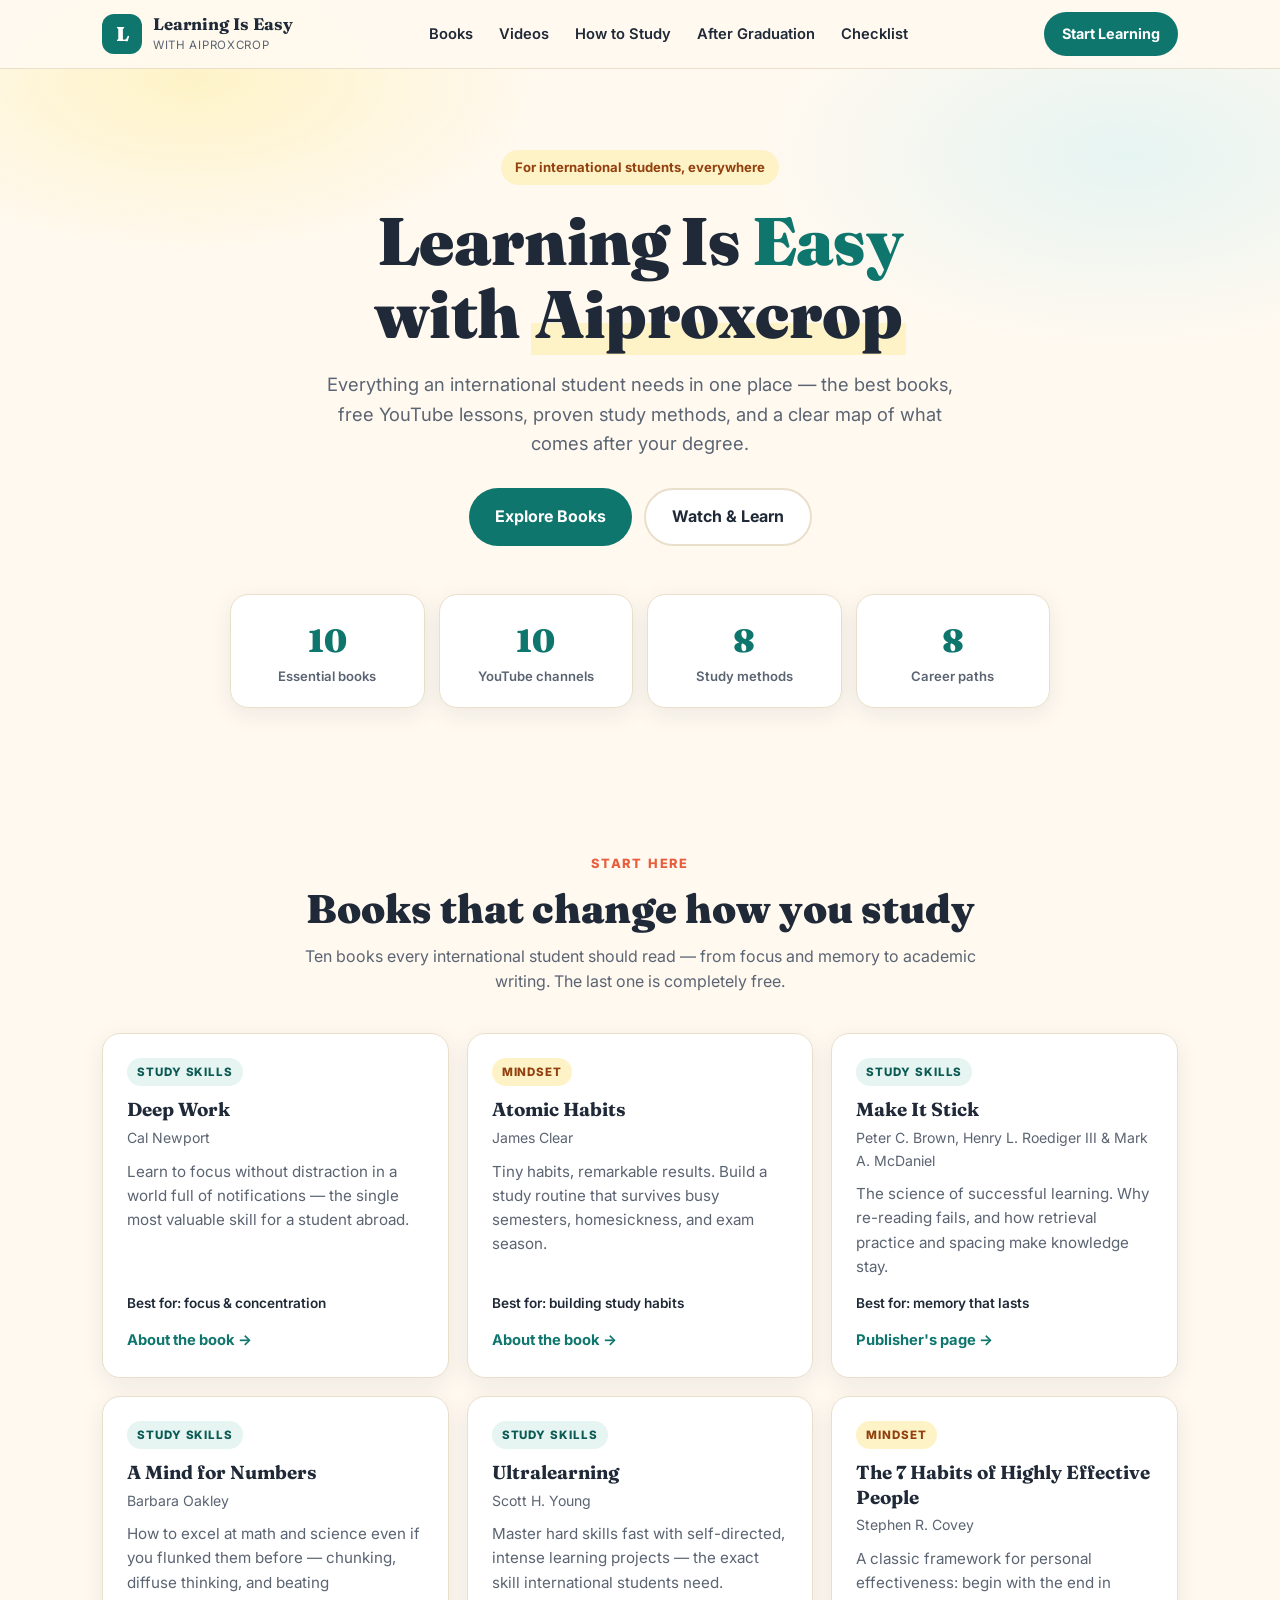
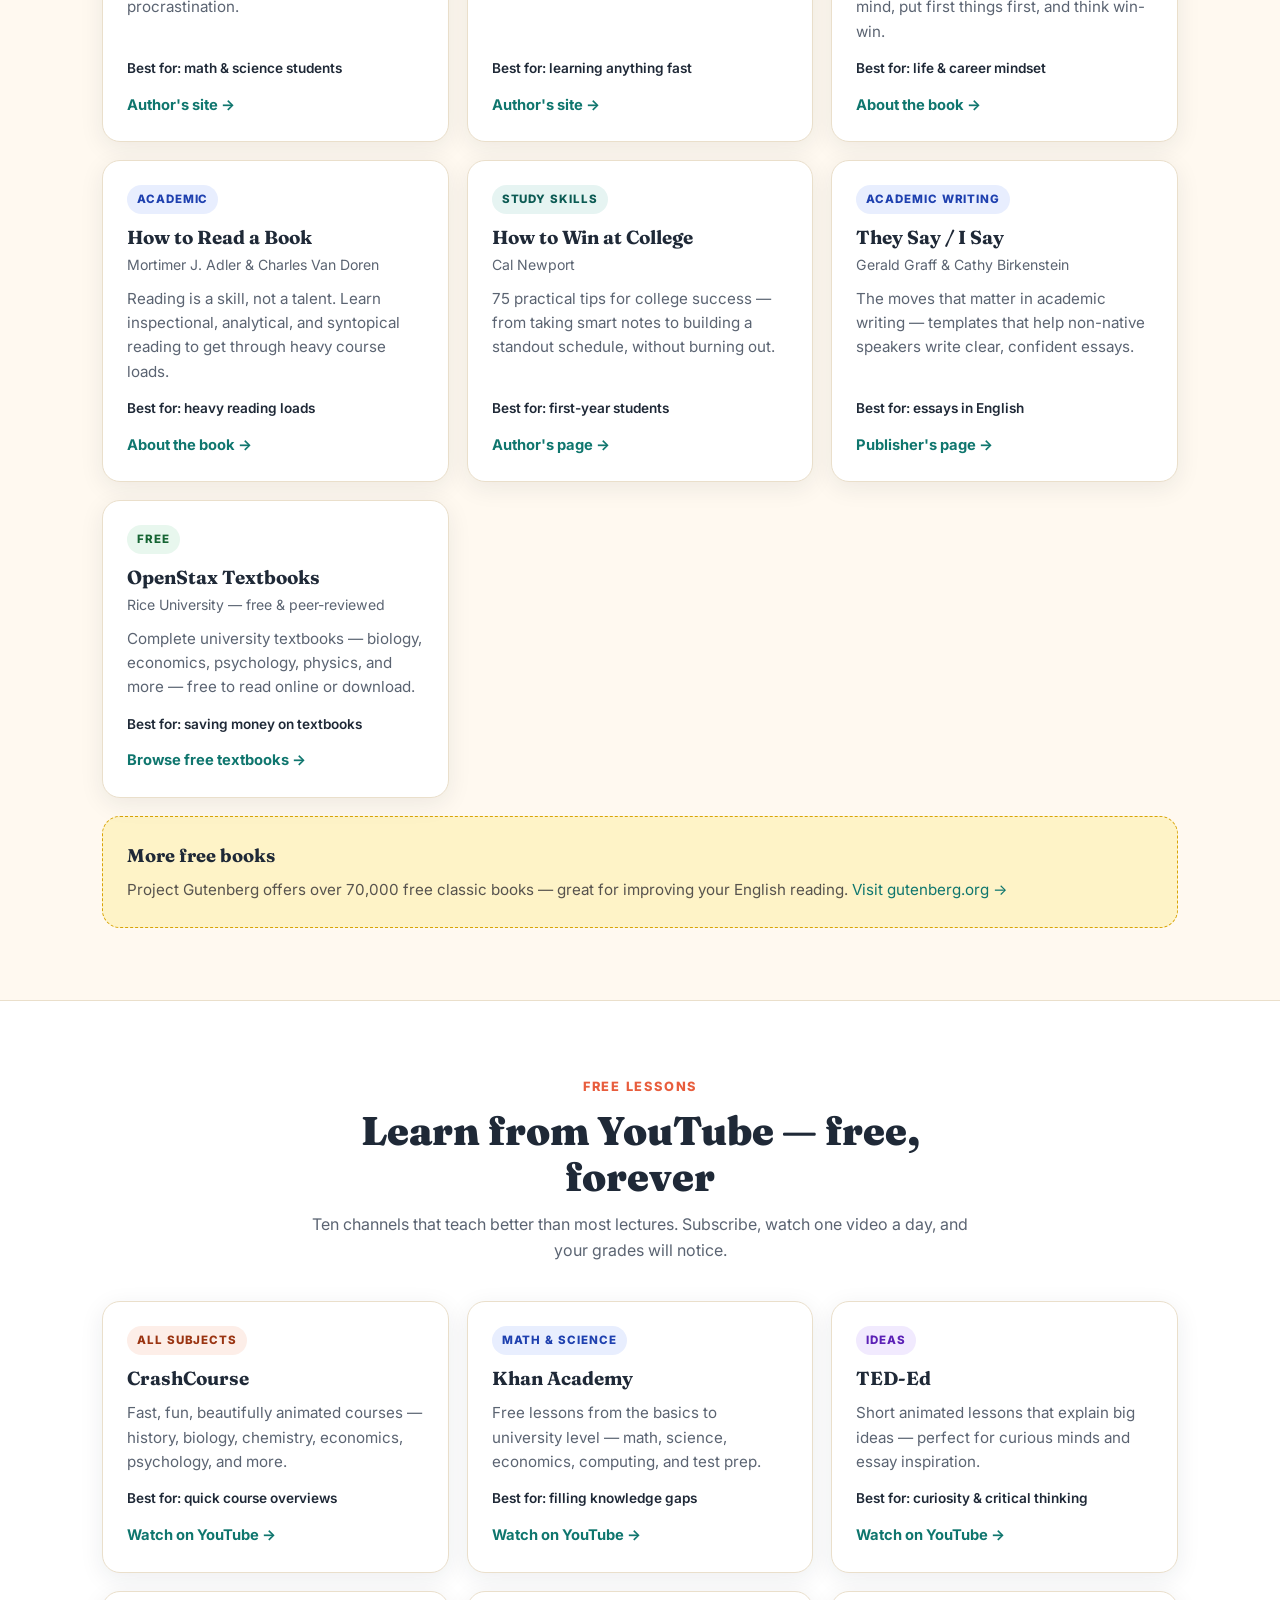
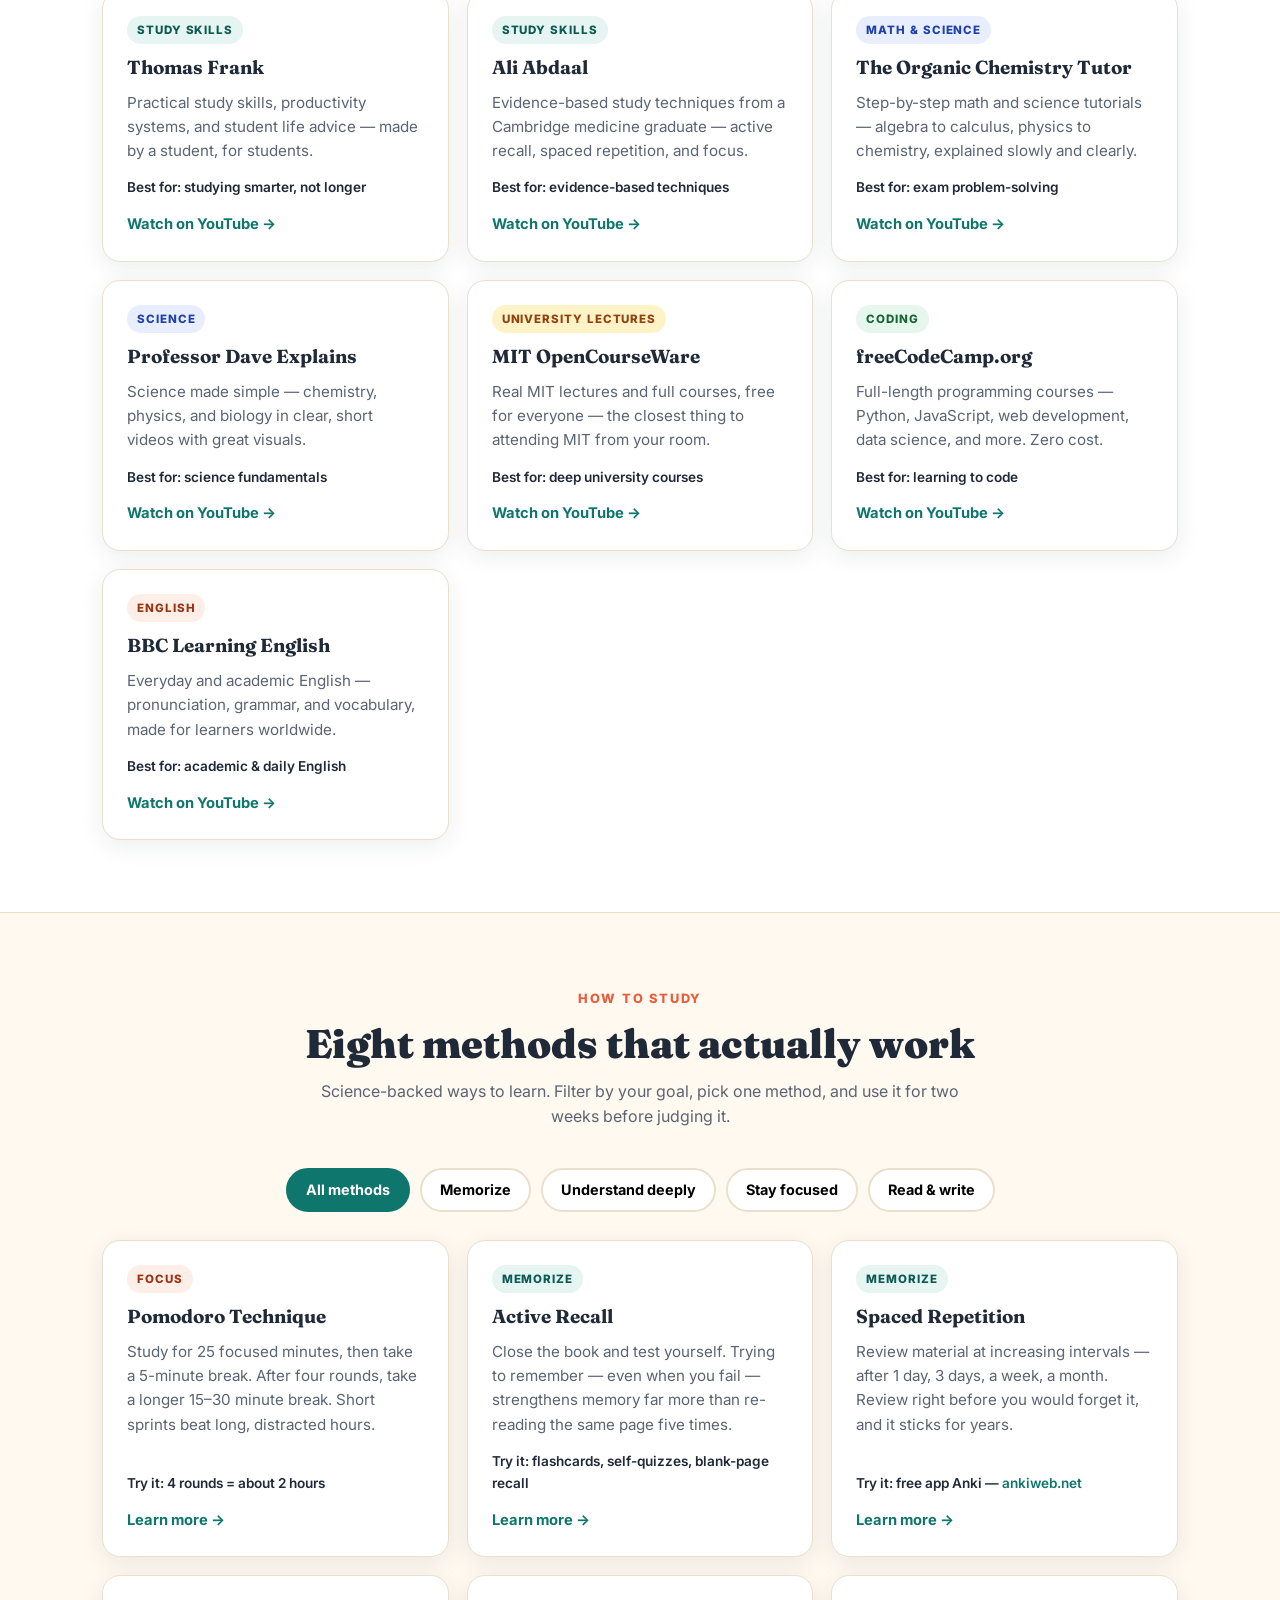
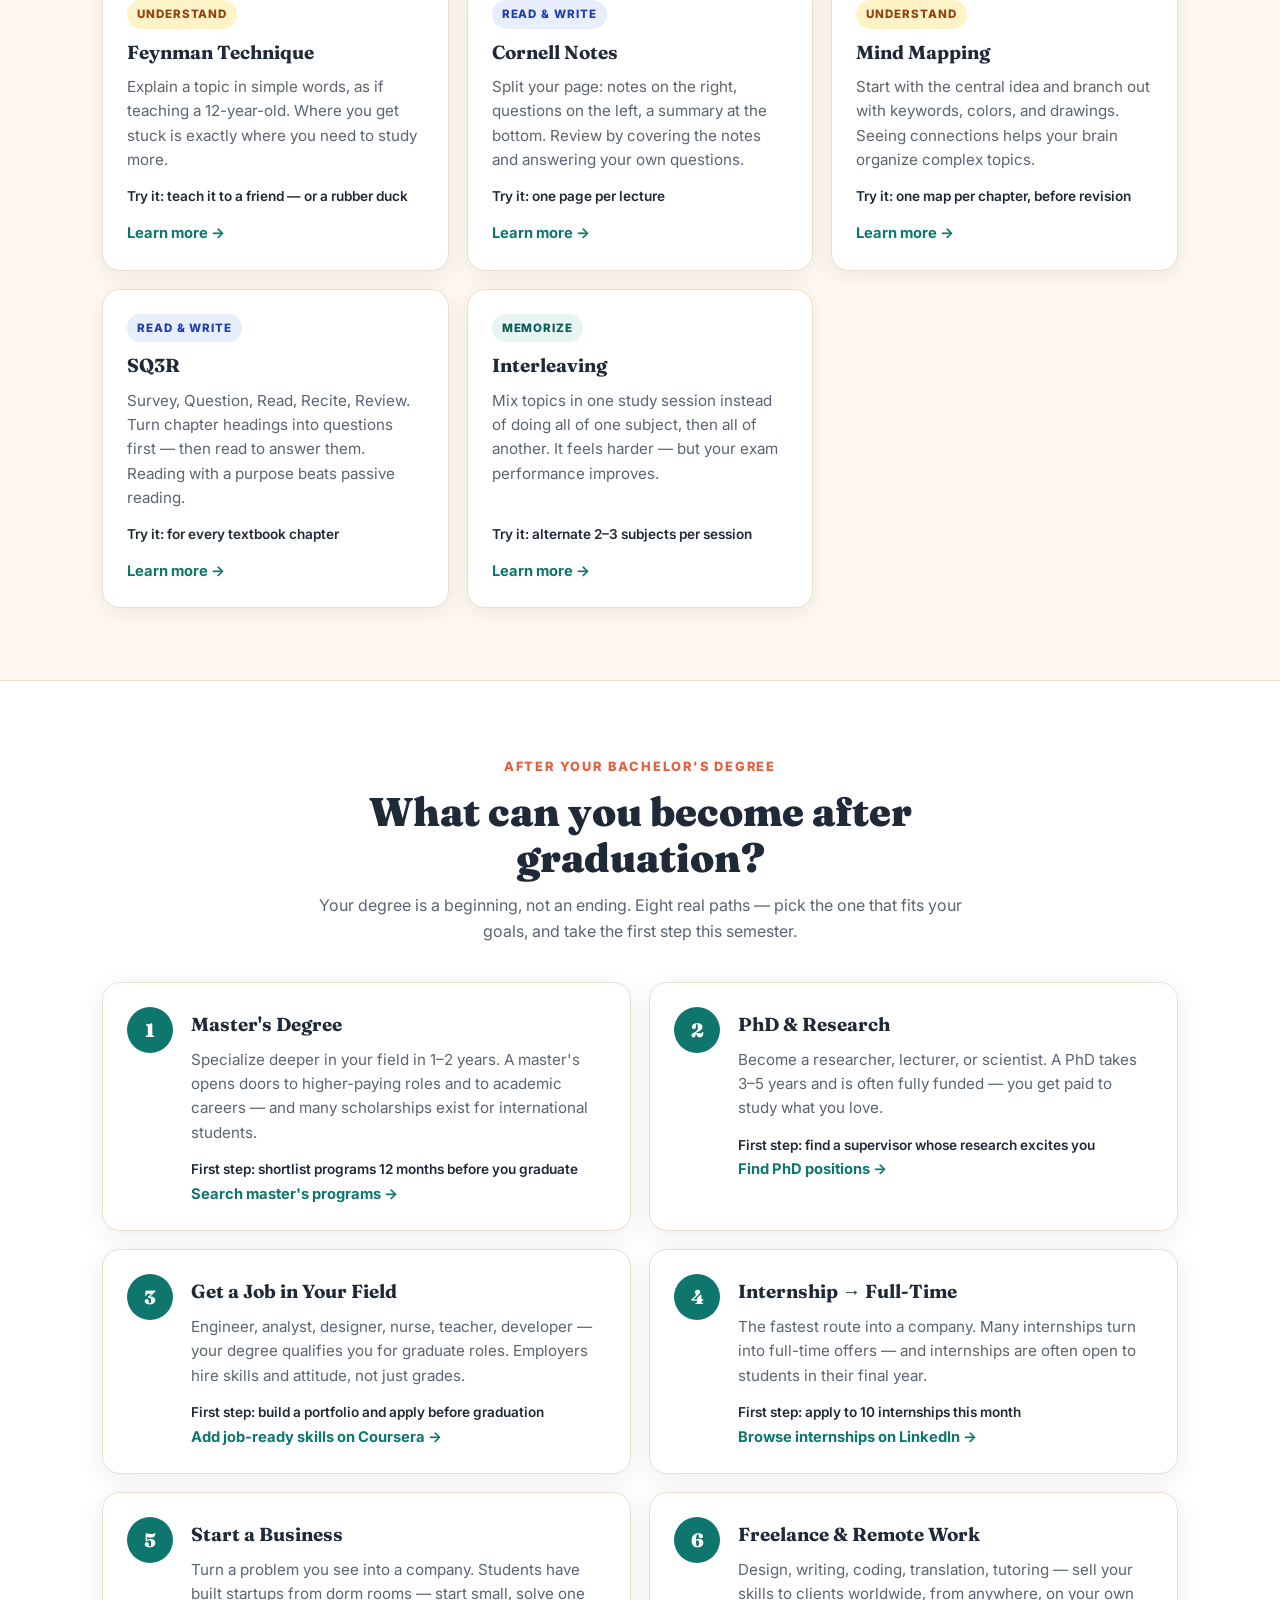
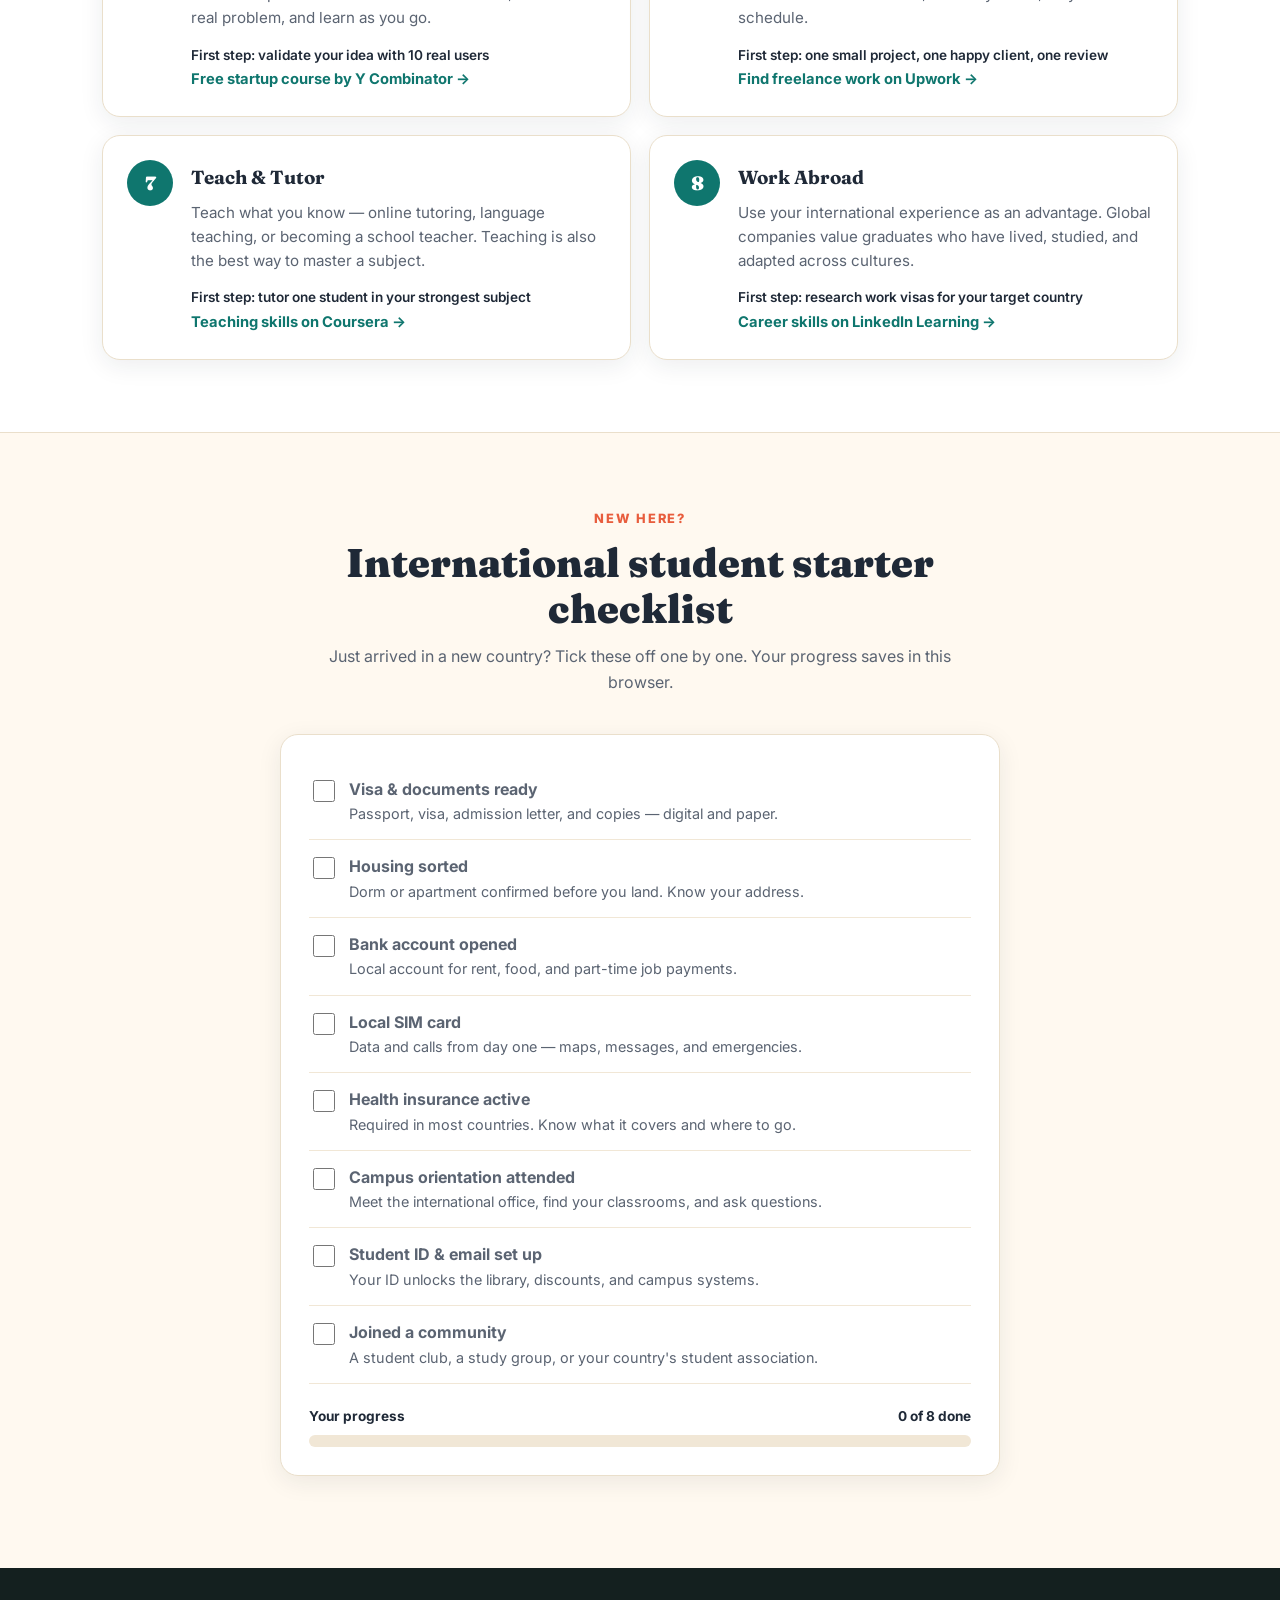
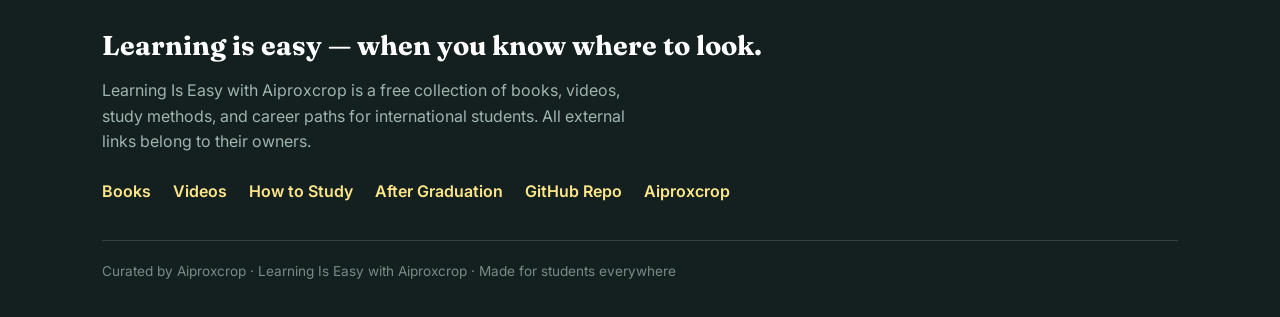
==== index.html @ 5eef1746 "Learning Is Easy with Aiproxcrop: books, YouTube lessons, study methods, after-graduation paths, sta" ====
<!DOCTYPE html>
<html lang="en">
<head>
<meta charset="UTF-8">
<meta name="viewport" content="width=device-width, initial-scale=1.0">
<title>Learning Is Easy with Aiproxcrop — Books, Videos &amp; Study Guides for International Students</title>
<meta name="description" content="Everything an international student needs: the best books, free YouTube lessons, proven study methods, and a clear path after graduation.">
<link rel="preconnect" href="https://fonts.googleapis.com">
<link rel="preconnect" href="https://fonts.gstatic.com" crossorigin>
<link href="https://fonts.googleapis.com/css2?family=Fraunces:opsz,wght@9..144,600;9..144,700;9..144,900&family=Inter:wght@400;500;600;700;800&display=swap" rel="stylesheet">
<style>
:root{
  --cream:#FFF9F0; --paper:#FFFFFF; --ink:#1F2937; --dim:#5B6472;
  --teal:#0F766E; --teal-dark:#0B5A53; --teal-soft:#E6F4F2;
  --amber:#F59E0B; --amber-soft:#FEF3C7; --coral:#E85D3D; --coral-soft:#FDEEE8;
  --blue:#2563EB; --blue-soft:#E8EEFE; --violet:#7C3AED; --violet-soft:#F1EAFE;
  --green:#16A34A; --green-soft:#E8F7EE;
  --border:#EADFCB; --radius:18px;
  --shadow:0 6px 24px rgba(31,41,55,.08);
}
*{box-sizing:border-box;margin:0;padding:0}
html{scroll-behavior:smooth;scroll-padding-top:84px}
body{font-family:'Inter',system-ui,-apple-system,sans-serif;background:var(--cream);color:var(--ink);line-height:1.6;-webkit-tap-highlight-color:transparent}
h1,h2,h3,.serif{font-family:'Fraunces',Georgia,serif}
a{color:var(--teal);text-decoration:none}
a:hover{text-decoration:underline}
button{font-family:inherit;touch-action:manipulation}
.container{max-width:1120px;margin:0 auto;padding:0 22px}
:focus-visible{outline:3px solid var(--amber);outline-offset:2px;border-radius:6px}

/* ---------- NAV ---------- */
header{position:fixed;top:0;left:0;right:0;z-index:100;background:rgba(255,249,240,.92);backdrop-filter:blur(10px);border-bottom:1px solid var(--border);transition:box-shadow .3s}
header.scrolled{box-shadow:0 4px 20px rgba(31,41,55,.08)}
.nav{display:flex;align-items:center;justify-content:space-between;height:68px}
.logo{display:flex;align-items:center;gap:11px;color:var(--ink)}
.logo:hover{text-decoration:none}
.logo-mark{width:40px;height:40px;border-radius:12px;background:var(--teal);color:#fff;display:grid;place-items:center;font-family:'Fraunces',serif;font-weight:900;font-size:1.25rem}
.logo-text{line-height:1.15}
.logo-text b{font-family:'Fraunces',serif;font-size:1.05rem;display:block}
.logo-text span{font-size:.72rem;color:var(--dim);letter-spacing:.06em;text-transform:uppercase}
.nav-links{display:flex;gap:26px;list-style:none}
.nav-links a{color:var(--ink);font-weight:600;font-size:.92rem}
.nav-links a:hover{color:var(--teal);text-decoration:none}
.nav-cta{background:var(--teal);color:#fff;font-weight:700;font-size:.9rem;padding:10px 18px;border-radius:99px}
.nav-cta:hover{background:var(--teal-dark);text-decoration:none}
.burger{display:none;background:none;border:0;font-size:1.6rem;cursor:pointer;color:var(--ink);padding:6px}

/* ---------- HERO ---------- */
.hero{padding:150px 0 70px;text-align:center;position:relative;overflow:hidden}
.hero::before{content:"";position:absolute;inset:0;background:radial-gradient(600px 300px at 15% 10%,#FEF3C7 0%,transparent 60%),radial-gradient(600px 320px at 88% 20%,#E6F4F2 0%,transparent 60%);pointer-events:none}
.hero-inner{position:relative}
.hero-badge{display:inline-block;background:var(--amber-soft);color:#92400E;font-weight:700;font-size:.82rem;padding:7px 14px;border-radius:99px;margin-bottom:20px}
.hero h1{font-size:clamp(2.4rem,6vw,4.2rem);line-height:1.08;font-weight:900;letter-spacing:-.01em}
.hero h1 em{font-style:normal;color:var(--teal)}
.hero h1 .hl{background:linear-gradient(180deg,transparent 62%,var(--amber-soft) 62%);padding:0 4px}
.hero p.lead{max-width:640px;margin:20px auto 0;font-size:1.15rem;color:var(--dim)}
.hero-actions{display:flex;gap:12px;justify-content:center;margin-top:30px;flex-wrap:wrap}
.btn{display:inline-flex;align-items:center;gap:8px;padding:14px 26px;border-radius:99px;font-weight:700;font-size:1rem;border:0;cursor:pointer;min-height:48px}
.btn-teal{background:var(--teal);color:#fff}
.btn-teal:hover{background:var(--teal-dark);text-decoration:none}
.btn-ghost{background:var(--paper);color:var(--ink);border:2px solid var(--border)}
.btn-ghost:hover{border-color:var(--teal);color:var(--teal);text-decoration:none}
.stats{display:grid;grid-template-columns:repeat(4,1fr);gap:14px;max-width:820px;margin:48px auto 0}
.stat{background:var(--paper);border:1px solid var(--border);border-radius:var(--radius);padding:20px 10px;box-shadow:var(--shadow)}
.stat .num{font-family:'Fraunces',serif;font-size:2rem;font-weight:900;color:var(--teal)}
.stat .label{font-size:.82rem;color:var(--dim);font-weight:600}

/* ---------- SECTIONS ---------- */
.section{padding:72px 0}
.section-head{max-width:680px;margin:0 auto 38px;text-align:center}
.kicker{font-size:.8rem;font-weight:800;letter-spacing:.14em;text-transform:uppercase;color:var(--coral)}
.section-head h2{font-size:clamp(1.8rem,4vw,2.5rem);font-weight:900;line-height:1.15;margin-top:10px}
.section-head p{color:var(--dim);margin-top:12px}
.grid{display:grid;grid-template-columns:repeat(3,1fr);gap:18px}
.grid-2{display:grid;grid-template-columns:repeat(2,1fr);gap:18px}
.card{background:var(--paper);border:1px solid var(--border);border-radius:var(--radius);padding:24px;box-shadow:var(--shadow);display:flex;flex-direction:column;transition:transform .25s ease,box-shadow .25s ease}
.card:hover{transform:translateY(-4px);box-shadow:0 14px 32px rgba(31,41,55,.12)}
.tag{align-self:flex-start;font-size:.72rem;font-weight:800;letter-spacing:.08em;text-transform:uppercase;padding:5px 10px;border-radius:99px;margin-bottom:12px}
.tag-teal{background:var(--teal-soft);color:var(--teal-dark)}
.tag-amber{background:var(--amber-soft);color:#92400E}
.tag-coral{background:var(--coral-soft);color:#9A3412}
.tag-blue{background:var(--blue-soft);color:#1E40AF}
.tag-violet{background:var(--violet-soft);color:#5B21B6}
.tag-green{background:var(--green-soft);color:#166534}
.card h3{font-size:1.18rem;font-weight:700;line-height:1.3}
.card .by{font-size:.88rem;color:var(--dim);margin-top:4px}
.card p{font-size:.95rem;color:var(--dim);margin-top:10px;flex:1}
.card .meta{font-size:.85rem;font-weight:600;color:var(--ink);margin-top:14px}
.card .link{margin-top:14px;font-weight:700;font-size:.92rem}
.card .link::after{content:" →"}
.note-card{background:var(--amber-soft);border:1px dashed #D9A406;border-radius:var(--radius);padding:24px}
.note-card h3{font-size:1.15rem}
.note-card p{color:#57534E;margin-top:8px;font-size:.95rem}

/* filter buttons */
.filters{display:flex;gap:10px;justify-content:center;flex-wrap:wrap;margin-bottom:28px}
.filter-btn{padding:10px 18px;border-radius:99px;border:2px solid var(--border);background:var(--paper);font-weight:700;font-size:.9rem;cursor:pointer;min-height:44px}
.filter-btn.active{background:var(--teal);border-color:var(--teal);color:#fff}
.hidden{display:none!important}

/* timeline / paths */
.path{display:flex;gap:18px}
.path-num{flex:0 0 46px;height:46px;border-radius:50%;background:var(--teal);color:#fff;display:grid;place-items:center;font-family:'Fraunces',serif;font-weight:900;font-size:1.2rem}
.path h3{margin-top:6px}

/* checklist */
.checklist{background:var(--paper);border:1px solid var(--border);border-radius:var(--radius);padding:28px;box-shadow:var(--shadow);max-width:720px;margin:0 auto}
.check-item{display:flex;gap:14px;align-items:flex-start;padding:14px 4px;border-bottom:1px solid #F1E7D6;cursor:pointer}
.check-item:last-child{border-bottom:0}
.check-item input{width:22px;height:22px;accent-color:var(--teal);margin-top:3px;flex:0 0 22px;cursor:pointer}
.check-item b{display:block;font-size:1rem}
.check-item span{font-size:.9rem;color:var(--dim)}
.check-item.done b,.check-item.done span{text-decoration:line-through;opacity:.55}
.progress-wrap{margin-top:22px}
.progress-label{display:flex;justify-content:space-between;font-size:.85rem;font-weight:700;margin-bottom:8px}
.progress-track{height:12px;border-radius:99px;background:#F1E7D6;overflow:hidden}
.progress-track i{display:block;height:100%;width:0;background:linear-gradient(90deg,var(--teal),var(--amber));border-radius:99px;transition:width .5s ease}

/* ---------- FOOTER ---------- */
footer{background:#14201F;color:#D7DEDC;padding:56px 0 34px;margin-top:20px}
footer h2{color:#fff;font-size:1.7rem}
footer p{color:#9FB3AF;margin-top:10px;max-width:560px}
.foot-links{display:flex;gap:22px;flex-wrap:wrap;margin-top:24px}
.foot-links a{color:#FDE68A;font-weight:600}
.foot-bottom{margin-top:36px;padding-top:20px;border-top:1px solid rgba(255,255,255,.14);font-size:.85rem;color:#7A8A86}
#topBtn{position:fixed;right:20px;bottom:20px;width:48px;height:48px;border-radius:50%;background:var(--teal);color:#fff;border:0;font-size:1.3rem;cursor:pointer;box-shadow:0 6px 20px rgba(15,118,110,.4);display:none;z-index:90}
#topBtn.show{display:block}
.reveal{opacity:0;transform:translateY(22px);transition:opacity .6s ease,transform .6s ease}
.reveal.visible{opacity:1;transform:none}

@media (max-width:900px){
  .grid{grid-template-columns:repeat(2,1fr)}
  .stats{grid-template-columns:repeat(2,1fr)}
}
@media (max-width:760px){
  .nav-links{display:none}
  .nav-cta{display:none}
  .burger{display:block}
  .nav-links.open{display:flex;position:absolute;top:68px;left:0;right:0;flex-direction:column;background:var(--cream);padding:18px 22px 24px;gap:16px;border-bottom:1px solid var(--border)}
  .section{padding:56px 0}
  .hero{padding:120px 0 56px}
}
@media (max-width:560px){
  .grid,.grid-2{grid-template-columns:1fr}
  .hero-actions .btn{flex:1 1 100%;justify-content:center}
  .card{padding:20px}
}
@media (prefers-reduced-motion:reduce){
  .reveal{opacity:1;transform:none;transition:none}
  html{scroll-behavior:auto}
}
</style>
</head>
<body>

<!-- ================= NAV ================= -->
<header id="siteHeader">
  <div class="container nav">
    <a class="logo" href="#top">
      <span class="logo-mark">L</span>
      <span class="logo-text"><b>Learning Is Easy</b><span>with Aiproxcrop</span></span>
    </a>
    <ul class="nav-links" id="navLinks">
      <li><a href="#books">Books</a></li>
      <li><a href="#videos">Videos</a></li>
      <li><a href="#methods">How to Study</a></li>
      <li><a href="#after">After Graduation</a></li>
      <li><a href="#checklist">Checklist</a></li>
    </ul>
    <a class="nav-cta" href="#books">Start Learning</a>
    <button class="burger" id="burger" aria-label="Menu">☰</button>
  </div>
</header>

<!-- ================= HERO ================= -->
<section class="hero" id="top">
  <div class="container hero-inner">
    <span class="hero-badge">For international students, everywhere</span>
    <h1>Learning Is <em>Easy</em><br>with <span class="hl">Aiproxcrop</span></h1>
    <p class="lead">Everything an international student needs in one place — the best books, free YouTube lessons, proven study methods, and a clear map of what comes after your degree.</p>
    <div class="hero-actions">
      <a class="btn btn-teal" href="#books">Explore Books</a>
      <a class="btn btn-ghost" href="#videos">Watch &amp; Learn</a>
    </div>
    <div class="stats">
      <div class="stat"><div class="num" data-count="10">0</div><div class="label">Essential books</div></div>
      <div class="stat"><div class="num" data-count="10">0</div><div class="label">YouTube channels</div></div>
      <div class="stat"><div class="num" data-count="8">0</div><div class="label">Study methods</div></div>
      <div class="stat"><div class="num" data-count="8">0</div><div class="label">Career paths</div></div>
    </div>
  </div>
</section>

<!-- ================= BOOKS ================= -->
<section class="section" id="books">
  <div class="container">
    <div class="section-head reveal">
      <span class="kicker">Start here</span>
      <h2>Books that change how you study</h2>
      <p>Ten books every international student should read — from focus and memory to academic writing. The last one is completely free.</p>
    </div>
    <div class="grid">
      <article class="card reveal">
        <span class="tag tag-teal">Study Skills</span>
        <h3>Deep Work</h3>
        <div class="by">Cal Newport</div>
        <p>Learn to focus without distraction in a world full of notifications — the single most valuable skill for a student abroad.</p>
        <div class="meta">Best for: focus &amp; concentration</div>
        <a class="link" href="https://en.wikipedia.org/wiki/Deep_Work" target="_blank" rel="noopener">About the book</a>
      </article>
      <article class="card reveal">
        <span class="tag tag-amber">Mindset</span>
        <h3>Atomic Habits</h3>
        <div class="by">James Clear</div>
        <p>Tiny habits, remarkable results. Build a study routine that survives busy semesters, homesickness, and exam season.</p>
        <div class="meta">Best for: building study habits</div>
        <a class="link" href="https://en.wikipedia.org/wiki/Atomic_Habits" target="_blank" rel="noopener">About the book</a>
      </article>
      <article class="card reveal">
        <span class="tag tag-teal">Study Skills</span>
        <h3>Make It Stick</h3>
        <div class="by">Peter C. Brown, Henry L. Roediger III &amp; Mark A. McDaniel</div>
        <p>The science of successful learning. Why re-reading fails, and how retrieval practice and spacing make knowledge stay.</p>
        <div class="meta">Best for: memory that lasts</div>
        <a class="link" href="https://www.hup.harvard.edu/books/9780674729018" target="_blank" rel="noopener">Publisher's page</a>
      </article>
      <article class="card reveal">
        <span class="tag tag-teal">Study Skills</span>
        <h3>A Mind for Numbers</h3>
        <div class="by">Barbara Oakley</div>
        <p>How to excel at math and science even if you flunked them before — chunking, diffuse thinking, and beating procrastination.</p>
        <div class="meta">Best for: math &amp; science students</div>
        <a class="link" href="https://barbaraoakley.com/" target="_blank" rel="noopener">Author's site</a>
      </article>
      <article class="card reveal">
        <span class="tag tag-teal">Study Skills</span>
        <h3>Ultralearning</h3>
        <div class="by">Scott H. Young</div>
        <p>Master hard skills fast with self-directed, intense learning projects — the exact skill international students need.</p>
        <div class="meta">Best for: learning anything fast</div>
        <a class="link" href="https://www.scotthyoung.com/" target="_blank" rel="noopener">Author's site</a>
      </article>
      <article class="card reveal">
        <span class="tag tag-amber">Mindset</span>
        <h3>The 7 Habits of Highly Effective People</h3>
        <div class="by">Stephen R. Covey</div>
        <p>A classic framework for personal effectiveness: begin with the end in mind, put first things first, and think win-win.</p>
        <div class="meta">Best for: life &amp; career mindset</div>
        <a class="link" href="https://en.wikipedia.org/wiki/The_7_Habits_of_Highly_Effective_People" target="_blank" rel="noopener">About the book</a>
      </article>
      <article class="card reveal">
        <span class="tag tag-blue">Academic</span>
        <h3>How to Read a Book</h3>
        <div class="by">Mortimer J. Adler &amp; Charles Van Doren</div>
        <p>Reading is a skill, not a talent. Learn inspectional, analytical, and syntopical reading to get through heavy course loads.</p>
        <div class="meta">Best for: heavy reading loads</div>
        <a class="link" href="https://en.wikipedia.org/wiki/How_to_Read_a_Book" target="_blank" rel="noopener">About the book</a>
      </article>
      <article class="card reveal">
        <span class="tag tag-teal">Study Skills</span>
        <h3>How to Win at College</h3>
        <div class="by">Cal Newport</div>
        <p>75 practical tips for college success — from taking smart notes to building a standout schedule, without burning out.</p>
        <div class="meta">Best for: first-year students</div>
        <a class="link" href="https://www.calnewport.com/books/how-to-win-at-college/" target="_blank" rel="noopener">Author's page</a>
      </article>
      <article class="card reveal">
        <span class="tag tag-blue">Academic Writing</span>
        <h3>They Say / I Say</h3>
        <div class="by">Gerald Graff &amp; Cathy Birkenstein</div>
        <p>The moves that matter in academic writing — templates that help non-native speakers write clear, confident essays.</p>
        <div class="meta">Best for: essays in English</div>
        <a class="link" href="https://wwnorton.com/books/9780393538736" target="_blank" rel="noopener">Publisher's page</a>
      </article>
      <article class="card reveal">
        <span class="tag tag-green">Free</span>
        <h3>OpenStax Textbooks</h3>
        <div class="by">Rice University — free &amp; peer-reviewed</div>
        <p>Complete university textbooks — biology, economics, psychology, physics, and more — free to read online or download.</p>
        <div class="meta">Best for: saving money on textbooks</div>
        <a class="link" href="https://openstax.org/subjects" target="_blank" rel="noopener">Browse free textbooks</a>
      </article>
    </div>
    <div class="note-card reveal" style="margin-top:18px">
      <h3>More free books</h3>
      <p>Project Gutenberg offers over 70,000 free classic books — great for improving your English reading. <a href="https://www.gutenberg.org/" target="_blank" rel="noopener">Visit gutenberg.org →</a></p>
    </div>
  </div>
</section>

<!-- ================= YOUTUBE ================= -->
<section class="section" id="videos" style="background:#fff;border-top:1px solid var(--border);border-bottom:1px solid var(--border)">
  <div class="container">
    <div class="section-head reveal">
      <span class="kicker">Free lessons</span>
      <h2>Learn from YouTube — free, forever</h2>
      <p>Ten channels that teach better than most lectures. Subscribe, watch one video a day, and your grades will notice.</p>
    </div>
    <div class="grid">
      <article class="card reveal">
        <span class="tag tag-coral">All Subjects</span>
        <h3>CrashCourse</h3>
        <p>Fast, fun, beautifully animated courses — history, biology, chemistry, economics, psychology, and more.</p>
        <div class="meta">Best for: quick course overviews</div>
        <a class="link" href="https://www.youtube.com/@crashcourse" target="_blank" rel="noopener">Watch on YouTube</a>
      </article>
      <article class="card reveal">
        <span class="tag tag-blue">Math &amp; Science</span>
        <h3>Khan Academy</h3>
        <p>Free lessons from the basics to university level — math, science, economics, computing, and test prep.</p>
        <div class="meta">Best for: filling knowledge gaps</div>
        <a class="link" href="https://www.youtube.com/@khanacademy" target="_blank" rel="noopener">Watch on YouTube</a>
      </article>
      <article class="card reveal">
        <span class="tag tag-violet">Ideas</span>
        <h3>TED-Ed</h3>
        <p>Short animated lessons that explain big ideas — perfect for curious minds and essay inspiration.</p>
        <div class="meta">Best for: curiosity &amp; critical thinking</div>
        <a class="link" href="https://www.youtube.com/@TEDEd" target="_blank" rel="noopener">Watch on YouTube</a>
      </article>
      <article class="card reveal">
        <span class="tag tag-teal">Study Skills</span>
        <h3>Thomas Frank</h3>
        <p>Practical study skills, productivity systems, and student life advice — made by a student, for students.</p>
        <div class="meta">Best for: studying smarter, not longer</div>
        <a class="link" href="https://www.youtube.com/@ThomasFrank" target="_blank" rel="noopener">Watch on YouTube</a>
      </article>
      <article class="card reveal">
        <span class="tag tag-teal">Study Skills</span>
        <h3>Ali Abdaal</h3>
        <p>Evidence-based study techniques from a Cambridge medicine graduate — active recall, spaced repetition, and focus.</p>
        <div class="meta">Best for: evidence-based techniques</div>
        <a class="link" href="https://www.youtube.com/@aliabdaal" target="_blank" rel="noopener">Watch on YouTube</a>
      </article>
      <article class="card reveal">
        <span class="tag tag-blue">Math &amp; Science</span>
        <h3>The Organic Chemistry Tutor</h3>
        <p>Step-by-step math and science tutorials — algebra to calculus, physics to chemistry, explained slowly and clearly.</p>
        <div class="meta">Best for: exam problem-solving</div>
        <a class="link" href="https://www.youtube.com/@TheOrganicChemistryTutor" target="_blank" rel="noopener">Watch on YouTube</a>
      </article>
      <article class="card reveal">
        <span class="tag tag-blue">Science</span>
        <h3>Professor Dave Explains</h3>
        <p>Science made simple — chemistry, physics, and biology in clear, short videos with great visuals.</p>
        <div class="meta">Best for: science fundamentals</div>
        <a class="link" href="https://www.youtube.com/@ProfessorDaveExplains" target="_blank" rel="noopener">Watch on YouTube</a>
      </article>
      <article class="card reveal">
        <span class="tag tag-amber">University Lectures</span>
        <h3>MIT OpenCourseWare</h3>
        <p>Real MIT lectures and full courses, free for everyone — the closest thing to attending MIT from your room.</p>
        <div class="meta">Best for: deep university courses</div>
        <a class="link" href="https://www.youtube.com/@mitocw" target="_blank" rel="noopener">Watch on YouTube</a>
      </article>
      <article class="card reveal">
        <span class="tag tag-green">Coding</span>
        <h3>freeCodeCamp.org</h3>
        <p>Full-length programming courses — Python, JavaScript, web development, data science, and more. Zero cost.</p>
        <div class="meta">Best for: learning to code</div>
        <a class="link" href="https://www.youtube.com/@freecodecamp" target="_blank" rel="noopener">Watch on YouTube</a>
      </article>
      <article class="card reveal">
        <span class="tag tag-coral">English</span>
        <h3>BBC Learning English</h3>
        <p>Everyday and academic English — pronunciation, grammar, and vocabulary, made for learners worldwide.</p>
        <div class="meta">Best for: academic &amp; daily English</div>
        <a class="link" href="https://www.youtube.com/@bbclearningenglish" target="_blank" rel="noopener">Watch on YouTube</a>
      </article>
    </div>
  </div>
</section>

<!-- ================= STUDY METHODS ================= -->
<section class="section" id="methods">
  <div class="container">
    <div class="section-head reveal">
      <span class="kicker">How to study</span>
      <h2>Eight methods that actually work</h2>
      <p>Science-backed ways to learn. Filter by your goal, pick one method, and use it for two weeks before judging it.</p>
    </div>
    <div class="filters reveal" id="methodFilters">
      <button class="filter-btn active" data-filter="all">All methods</button>
      <button class="filter-btn" data-filter="memorize">Memorize</button>
      <button class="filter-btn" data-filter="understand">Understand deeply</button>
      <button class="filter-btn" data-filter="focus">Stay focused</button>
      <button class="filter-btn" data-filter="read">Read &amp; write</button>
    </div>
    <div class="grid" id="methodGrid">
      <article class="card reveal" data-goal="focus">
        <span class="tag tag-coral">Focus</span>
        <h3>Pomodoro Technique</h3>
        <p>Study for 25 focused minutes, then take a 5-minute break. After four rounds, take a longer 15–30 minute break. Short sprints beat long, distracted hours.</p>
        <div class="meta">Try it: 4 rounds = about 2 hours</div>
        <a class="link" href="https://en.wikipedia.org/wiki/Pomodoro_Technique" target="_blank" rel="noopener">Learn more</a>
      </article>
      <article class="card reveal" data-goal="memorize">
        <span class="tag tag-teal">Memorize</span>
        <h3>Active Recall</h3>
        <p>Close the book and test yourself. Trying to remember — even when you fail — strengthens memory far more than re-reading the same page five times.</p>
        <div class="meta">Try it: flashcards, self-quizzes, blank-page recall</div>
        <a class="link" href="https://en.wikipedia.org/wiki/Active_recall" target="_blank" rel="noopener">Learn more</a>
      </article>
      <article class="card reveal" data-goal="memorize">
        <span class="tag tag-teal">Memorize</span>
        <h3>Spaced Repetition</h3>
        <p>Review material at increasing intervals — after 1 day, 3 days, a week, a month. Review right before you would forget it, and it sticks for years.</p>
        <div class="meta">Try it: free app Anki — <a href="https://apps.ankiweb.net/" target="_blank" rel="noopener">ankiweb.net</a></div>
        <a class="link" href="https://en.wikipedia.org/wiki/Spaced_repetition" target="_blank" rel="noopener">Learn more</a>
      </article>
      <article class="card reveal" data-goal="understand">
        <span class="tag tag-amber">Understand</span>
        <h3>Feynman Technique</h3>
        <p>Explain a topic in simple words, as if teaching a 12-year-old. Where you get stuck is exactly where you need to study more.</p>
        <div class="meta">Try it: teach it to a friend — or a rubber duck</div>
        <a class="link" href="https://en.wikipedia.org/wiki/Feynman_Technique" target="_blank" rel="noopener">Learn more</a>
      </article>
      <article class="card reveal" data-goal="read">
        <span class="tag tag-blue">Read &amp; Write</span>
        <h3>Cornell Notes</h3>
        <p>Split your page: notes on the right, questions on the left, a summary at the bottom. Review by covering the notes and answering your own questions.</p>
        <div class="meta">Try it: one page per lecture</div>
        <a class="link" href="https://en.wikipedia.org/wiki/Cornell_Notes" target="_blank" rel="noopener">Learn more</a>
      </article>
      <article class="card reveal" data-goal="understand">
        <span class="tag tag-amber">Understand</span>
        <h3>Mind Mapping</h3>
        <p>Start with the central idea and branch out with keywords, colors, and drawings. Seeing connections helps your brain organize complex topics.</p>
        <div class="meta">Try it: one map per chapter, before revision</div>
        <a class="link" href="https://en.wikipedia.org/wiki/Mind_map" target="_blank" rel="noopener">Learn more</a>
      </article>
      <article class="card reveal" data-goal="read">
        <span class="tag tag-blue">Read &amp; Write</span>
        <h3>SQ3R</h3>
        <p>Survey, Question, Read, Recite, Review. Turn chapter headings into questions first — then read to answer them. Reading with a purpose beats passive reading.</p>
        <div class="meta">Try it: for every textbook chapter</div>
        <a class="link" href="https://en.wikipedia.org/wiki/SQ3R" target="_blank" rel="noopener">Learn more</a>
      </article>
      <article class="card reveal" data-goal="memorize">
        <span class="tag tag-teal">Memorize</span>
        <h3>Interleaving</h3>
        <p>Mix topics in one study session instead of doing all of one subject, then all of another. It feels harder — but your exam performance improves.</p>
        <div class="meta">Try it: alternate 2–3 subjects per session</div>
        <a class="link" href="https://en.wikipedia.org/wiki/Interleaving" target="_blank" rel="noopener">Learn more</a>
      </article>
    </div>
  </div>
</section>

<!-- ================= AFTER GRADUATION ================= -->
<section class="section" id="after" style="background:#fff;border-top:1px solid var(--border);border-bottom:1px solid var(--border)">
  <div class="container">
    <div class="section-head reveal">
      <span class="kicker">After your bachelor's degree</span>
      <h2>What can you become after graduation?</h2>
      <p>Your degree is a beginning, not an ending. Eight real paths — pick the one that fits your goals, and take the first step this semester.</p>
    </div>
    <div class="grid-2">
      <article class="card reveal">
        <div class="path"><span class="path-num">1</span><div>
          <h3>Master's Degree</h3>
          <p>Specialize deeper in your field in 1–2 years. A master's opens doors to higher-paying roles and to academic careers — and many scholarships exist for international students.</p>
          <div class="meta">First step: shortlist programs 12 months before you graduate</div>
          <a class="link" href="https://www.mastersportal.com/" target="_blank" rel="noopener">Search master's programs</a>
        </div></div>
      </article>
      <article class="card reveal">
        <div class="path"><span class="path-num">2</span><div>
          <h3>PhD &amp; Research</h3>
          <p>Become a researcher, lecturer, or scientist. A PhD takes 3–5 years and is often fully funded — you get paid to study what you love.</p>
          <div class="meta">First step: find a supervisor whose research excites you</div>
          <a class="link" href="https://www.findaphd.com/" target="_blank" rel="noopener">Find PhD positions</a>
        </div></div>
      </article>
      <article class="card reveal">
        <div class="path"><span class="path-num">3</span><div>
          <h3>Get a Job in Your Field</h3>
          <p>Engineer, analyst, designer, nurse, teacher, developer — your degree qualifies you for graduate roles. Employers hire skills and attitude, not just grades.</p>
          <div class="meta">First step: build a portfolio and apply before graduation</div>
          <a class="link" href="https://www.coursera.org/" target="_blank" rel="noopener">Add job-ready skills on Coursera</a>
        </div></div>
      </article>
      <article class="card reveal">
        <div class="path"><span class="path-num">4</span><div>
          <h3>Internship → Full-Time</h3>
          <p>The fastest route into a company. Many internships turn into full-time offers — and internships are often open to students in their final year.</p>
          <div class="meta">First step: apply to 10 internships this month</div>
          <a class="link" href="https://www.linkedin.com/jobs/" target="_blank" rel="noopener">Browse internships on LinkedIn</a>
        </div></div>
      </article>
      <article class="card reveal">
        <div class="path"><span class="path-num">5</span><div>
          <h3>Start a Business</h3>
          <p>Turn a problem you see into a company. Students have built startups from dorm rooms — start small, solve one real problem, and learn as you go.</p>
          <div class="meta">First step: validate your idea with 10 real users</div>
          <a class="link" href="https://www.startupschool.org/" target="_blank" rel="noopener">Free startup course by Y Combinator</a>
        </div></div>
      </article>
      <article class="card reveal">
        <div class="path"><span class="path-num">6</span><div>
          <h3>Freelance &amp; Remote Work</h3>
          <p>Design, writing, coding, translation, tutoring — sell your skills to clients worldwide, from anywhere, on your own schedule.</p>
          <div class="meta">First step: one small project, one happy client, one review</div>
          <a class="link" href="https://www.upwork.com/" target="_blank" rel="noopener">Find freelance work on Upwork</a>
        </div></div>
      </article>
      <article class="card reveal">
        <div class="path"><span class="path-num">7</span><div>
          <h3>Teach &amp; Tutor</h3>
          <p>Teach what you know — online tutoring, language teaching, or becoming a school teacher. Teaching is also the best way to master a subject.</p>
          <div class="meta">First step: tutor one student in your strongest subject</div>
          <a class="link" href="https://www.coursera.org/" target="_blank" rel="noopener">Teaching skills on Coursera</a>
        </div></div>
      </article>
      <article class="card reveal">
        <div class="path"><span class="path-num">8</span><div>
          <h3>Work Abroad</h3>
          <p>Use your international experience as an advantage. Global companies value graduates who have lived, studied, and adapted across cultures.</p>
          <div class="meta">First step: research work visas for your target country</div>
          <a class="link" href="https://www.linkedin.com/learning/" target="_blank" rel="noopener">Career skills on LinkedIn Learning</a>
        </div></div>
      </article>
    </div>
  </div>
</section>

<!-- ================= CHECKLIST ================= -->
<section class="section" id="checklist">
  <div class="container">
    <div class="section-head reveal">
      <span class="kicker">New here?</span>
      <h2>International student starter checklist</h2>
      <p>Just arrived in a new country? Tick these off one by one. Your progress saves in this browser.</p>
    </div>
    <div class="checklist reveal" id="checklistBox">
      <label class="check-item"><input type="checkbox"><span><b>Visa &amp; documents ready</b><span>Passport, visa, admission letter, and copies — digital and paper.</span></span></label>
      <label class="check-item"><input type="checkbox"><span><b>Housing sorted</b><span>Dorm or apartment confirmed before you land. Know your address.</span></span></label>
      <label class="check-item"><input type="checkbox"><span><b>Bank account opened</b><span>Local account for rent, food, and part-time job payments.</span></span></label>
      <label class="check-item"><input type="checkbox"><span><b>Local SIM card</b><span>Data and calls from day one — maps, messages, and emergencies.</span></span></label>
      <label class="check-item"><input type="checkbox"><span><b>Health insurance active</b><span>Required in most countries. Know what it covers and where to go.</span></span></label>
      <label class="check-item"><input type="checkbox"><span><b>Campus orientation attended</b><span>Meet the international office, find your classrooms, and ask questions.</span></span></label>
      <label class="check-item"><input type="checkbox"><span><b>Student ID &amp; email set up</b><span>Your ID unlocks the library, discounts, and campus systems.</span></span></label>
      <label class="check-item"><input type="checkbox"><span><b>Joined a community</b><span>A student club, a study group, or your country's student association.</span></span></label>
      <div class="progress-wrap">
        <div class="progress-label"><span>Your progress</span><span id="progressText">0 of 8 done</span></div>
        <div class="progress-track"><i id="progressBar"></i></div>
      </div>
    </div>
  </div>
</section>

<!-- ================= FOOTER ================= -->
<footer>
  <div class="container">
    <h2 class="serif">Learning is easy — when you know where to look.</h2>
    <p>Learning Is Easy with Aiproxcrop is a free collection of books, videos, study methods, and career paths for international students. All external links belong to their owners.</p>
    <div class="foot-links">
      <a href="#books">Books</a>
      <a href="#videos">Videos</a>
      <a href="#methods">How to Study</a>
      <a href="#after">After Graduation</a>
      <a href="https://github.com/Akbar-Lab-Droid/learning-is-easy" target="_blank" rel="noopener">GitHub Repo</a>
      <a href="https://github.com/AIPROXCROP" target="_blank" rel="noopener">Aiproxcrop</a>
    </div>
    <div class="foot-bottom">Curated by Aiproxcrop · Learning Is Easy with Aiproxcrop · Made for students everywhere</div>
  </div>
</footer>

<button id="topBtn" aria-label="Back to top">↑</button>

<script>
(function(){
  "use strict";
  /* header + back-to-top */
  var header = document.getElementById("siteHeader");
  var topBtn = document.getElementById("topBtn");
  function onScroll(){
    header.classList.toggle("scrolled", window.scrollY > 10);
    topBtn.classList.toggle("show", window.scrollY > 600);
  }
  window.addEventListener("scroll", onScroll, {passive:true}); onScroll();
  topBtn.addEventListener("click", function(){ window.scrollTo({top:0, behavior:"smooth"}); });

  /* mobile nav */
  var burger = document.getElementById("burger");
  var navLinks = document.getElementById("navLinks");
  burger.addEventListener("click", function(){ navLinks.classList.toggle("open"); });
  navLinks.querySelectorAll("a").forEach(function(a){
    a.addEventListener("click", function(){ navLinks.classList.remove("open"); });
  });

  /* scroll reveal */
  var io = new IntersectionObserver(function(entries){
    entries.forEach(function(e){ if(e.isIntersecting){ e.target.classList.add("visible"); io.unobserve(e.target); } });
  }, {threshold:.12});
  document.querySelectorAll(".reveal").forEach(function(el){ io.observe(el); });

  /* count-up stats */
  var counters = document.querySelectorAll(".num[data-count]");
  var cio = new IntersectionObserver(function(entries){
    entries.forEach(function(e){
      if(!e.isIntersecting) return;
      var el = e.target, target = +el.dataset.count, t0 = null;
      cio.unobserve(el);
      function tick(ts){
        if(!t0) t0 = ts;
        var p = Math.min((ts - t0) / 900, 1);
        el.textContent = Math.round(target * p);
        if(p < 1) requestAnimationFrame(tick);
      }
      requestAnimationFrame(tick);
    });
  }, {threshold:.6});
  counters.forEach(function(el){ cio.observe(el); });

  /* method filters */
  var filterBtns = document.querySelectorAll("#methodFilters .filter-btn");
  var methodCards = document.querySelectorAll("#methodGrid .card");
  filterBtns.forEach(function(btn){
    btn.addEventListener("click", function(){
      filterBtns.forEach(function(b){ b.classList.remove("active"); });
      btn.classList.add("active");
      var f = btn.dataset.filter;
      methodCards.forEach(function(card){
        var show = (f === "all" || card.dataset.goal === f);
        card.classList.toggle("hidden", !show);
      });
    });
  });

  /* checklist with localStorage */
  var boxes = document.querySelectorAll("#checklistBox input[type=checkbox]");
  var progressBar = document.getElementById("progressBar");
  var progressText = document.getElementById("progressText");
  var saved = {};
  try { saved = JSON.parse(localStorage.getItem("lie-checklist") || "{}"); } catch(e){ saved = {}; }
  function updateProgress(){
    var done = 0;
    boxes.forEach(function(box, i){
      box.checked = !!saved[i];
      box.closest(".check-item").classList.toggle("done", box.checked);
      if(box.checked) done++;
    });
    progressBar.style.width = (done / boxes.length * 100) + "%";
    progressText.textContent = done + " of " + boxes.length + " done";
    try { localStorage.setItem("lie-checklist", JSON.stringify(saved)); } catch(e){}
  }
  boxes.forEach(function(box, i){
    box.addEventListener("change", function(){ saved[i] = box.checked; updateProgress(); });
  });
  updateProgress();
})();
</script>
</body>
</html>
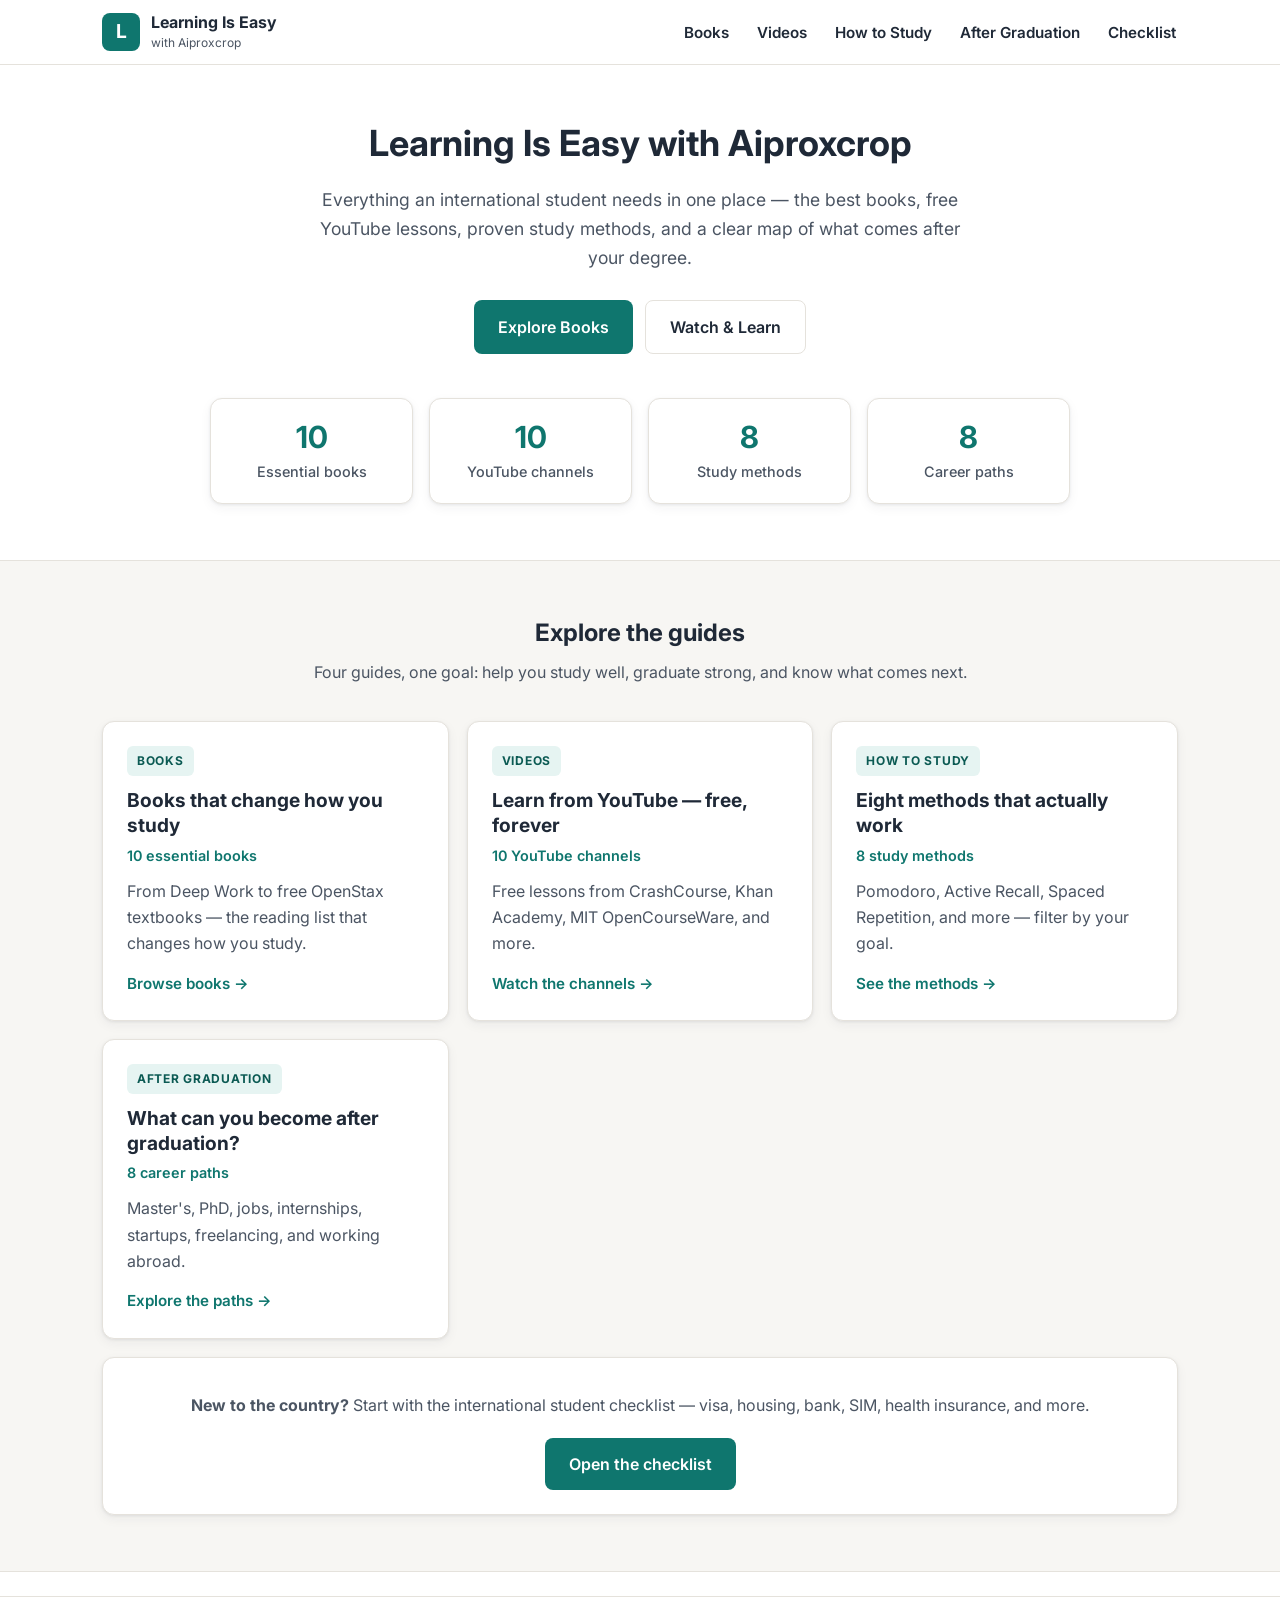
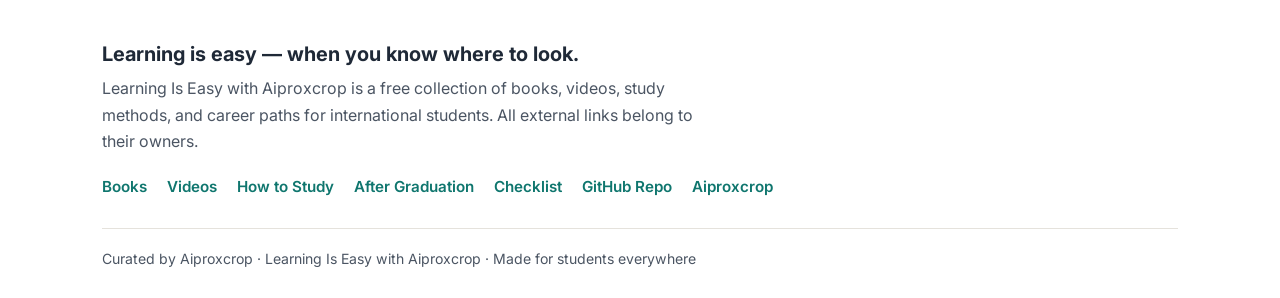
==== commit 3c6abe59: "Rebuild as multi-page site: home, books, videos, methods, after, checklist + shared styles (clean re" ====
--- a/index.html
+++ b/index.html
@@ -5,560 +5,102 @@
 <meta name="viewport" content="width=device-width, initial-scale=1.0">
 <title>Learning Is Easy with Aiproxcrop — Books, Videos &amp; Study Guides for International Students</title>
 <meta name="description" content="Everything an international student needs: the best books, free YouTube lessons, proven study methods, and a clear path after graduation.">
+<link rel="stylesheet" href="styles.css">
 <link rel="preconnect" href="https://fonts.googleapis.com">
 <link rel="preconnect" href="https://fonts.gstatic.com" crossorigin>
-<link href="https://fonts.googleapis.com/css2?family=Fraunces:opsz,wght@9..144,600;9..144,700;9..144,900&family=Inter:wght@400;500;600;700;800&display=swap" rel="stylesheet">
-<style>
-:root{
-  --cream:#FFF9F0; --paper:#FFFFFF; --ink:#1F2937; --dim:#5B6472;
-  --teal:#0F766E; --teal-dark:#0B5A53; --teal-soft:#E6F4F2;
-  --amber:#F59E0B; --amber-soft:#FEF3C7; --coral:#E85D3D; --coral-soft:#FDEEE8;
-  --blue:#2563EB; --blue-soft:#E8EEFE; --violet:#7C3AED; --violet-soft:#F1EAFE;
-  --green:#16A34A; --green-soft:#E8F7EE;
-  --border:#EADFCB; --radius:18px;
-  --shadow:0 6px 24px rgba(31,41,55,.08);
-}
-*{box-sizing:border-box;margin:0;padding:0}
-html{scroll-behavior:smooth;scroll-padding-top:84px}
-body{font-family:'Inter',system-ui,-apple-system,sans-serif;background:var(--cream);color:var(--ink);line-height:1.6;-webkit-tap-highlight-color:transparent}
-h1,h2,h3,.serif{font-family:'Fraunces',Georgia,serif}
-a{color:var(--teal);text-decoration:none}
-a:hover{text-decoration:underline}
-button{font-family:inherit;touch-action:manipulation}
-.container{max-width:1120px;margin:0 auto;padding:0 22px}
-:focus-visible{outline:3px solid var(--amber);outline-offset:2px;border-radius:6px}
-
-/* ---------- NAV ---------- */
-header{position:fixed;top:0;left:0;right:0;z-index:100;background:rgba(255,249,240,.92);backdrop-filter:blur(10px);border-bottom:1px solid var(--border);transition:box-shadow .3s}
-header.scrolled{box-shadow:0 4px 20px rgba(31,41,55,.08)}
-.nav{display:flex;align-items:center;justify-content:space-between;height:68px}
-.logo{display:flex;align-items:center;gap:11px;color:var(--ink)}
-.logo:hover{text-decoration:none}
-.logo-mark{width:40px;height:40px;border-radius:12px;background:var(--teal);color:#fff;display:grid;place-items:center;font-family:'Fraunces',serif;font-weight:900;font-size:1.25rem}
-.logo-text{line-height:1.15}
-.logo-text b{font-family:'Fraunces',serif;font-size:1.05rem;display:block}
-.logo-text span{font-size:.72rem;color:var(--dim);letter-spacing:.06em;text-transform:uppercase}
-.nav-links{display:flex;gap:26px;list-style:none}
-.nav-links a{color:var(--ink);font-weight:600;font-size:.92rem}
-.nav-links a:hover{color:var(--teal);text-decoration:none}
-.nav-cta{background:var(--teal);color:#fff;font-weight:700;font-size:.9rem;padding:10px 18px;border-radius:99px}
-.nav-cta:hover{background:var(--teal-dark);text-decoration:none}
-.burger{display:none;background:none;border:0;font-size:1.6rem;cursor:pointer;color:var(--ink);padding:6px}
-
-/* ---------- HERO ---------- */
-.hero{padding:150px 0 70px;text-align:center;position:relative;overflow:hidden}
-.hero::before{content:"";position:absolute;inset:0;background:radial-gradient(600px 300px at 15% 10%,#FEF3C7 0%,transparent 60%),radial-gradient(600px 320px at 88% 20%,#E6F4F2 0%,transparent 60%);pointer-events:none}
-.hero-inner{position:relative}
-.hero-badge{display:inline-block;background:var(--amber-soft);color:#92400E;font-weight:700;font-size:.82rem;padding:7px 14px;border-radius:99px;margin-bottom:20px}
-.hero h1{font-size:clamp(2.4rem,6vw,4.2rem);line-height:1.08;font-weight:900;letter-spacing:-.01em}
-.hero h1 em{font-style:normal;color:var(--teal)}
-.hero h1 .hl{background:linear-gradient(180deg,transparent 62%,var(--amber-soft) 62%);padding:0 4px}
-.hero p.lead{max-width:640px;margin:20px auto 0;font-size:1.15rem;color:var(--dim)}
-.hero-actions{display:flex;gap:12px;justify-content:center;margin-top:30px;flex-wrap:wrap}
-.btn{display:inline-flex;align-items:center;gap:8px;padding:14px 26px;border-radius:99px;font-weight:700;font-size:1rem;border:0;cursor:pointer;min-height:48px}
-.btn-teal{background:var(--teal);color:#fff}
-.btn-teal:hover{background:var(--teal-dark);text-decoration:none}
-.btn-ghost{background:var(--paper);color:var(--ink);border:2px solid var(--border)}
-.btn-ghost:hover{border-color:var(--teal);color:var(--teal);text-decoration:none}
-.stats{display:grid;grid-template-columns:repeat(4,1fr);gap:14px;max-width:820px;margin:48px auto 0}
-.stat{background:var(--paper);border:1px solid var(--border);border-radius:var(--radius);padding:20px 10px;box-shadow:var(--shadow)}
-.stat .num{font-family:'Fraunces',serif;font-size:2rem;font-weight:900;color:var(--teal)}
-.stat .label{font-size:.82rem;color:var(--dim);font-weight:600}
-
-/* ---------- SECTIONS ---------- */
-.section{padding:72px 0}
-.section-head{max-width:680px;margin:0 auto 38px;text-align:center}
-.kicker{font-size:.8rem;font-weight:800;letter-spacing:.14em;text-transform:uppercase;color:var(--coral)}
-.section-head h2{font-size:clamp(1.8rem,4vw,2.5rem);font-weight:900;line-height:1.15;margin-top:10px}
-.section-head p{color:var(--dim);margin-top:12px}
-.grid{display:grid;grid-template-columns:repeat(3,1fr);gap:18px}
-.grid-2{display:grid;grid-template-columns:repeat(2,1fr);gap:18px}
-.card{background:var(--paper);border:1px solid var(--border);border-radius:var(--radius);padding:24px;box-shadow:var(--shadow);display:flex;flex-direction:column;transition:transform .25s ease,box-shadow .25s ease}
-.card:hover{transform:translateY(-4px);box-shadow:0 14px 32px rgba(31,41,55,.12)}
-.tag{align-self:flex-start;font-size:.72rem;font-weight:800;letter-spacing:.08em;text-transform:uppercase;padding:5px 10px;border-radius:99px;margin-bottom:12px}
-.tag-teal{background:var(--teal-soft);color:var(--teal-dark)}
-.tag-amber{background:var(--amber-soft);color:#92400E}
-.tag-coral{background:var(--coral-soft);color:#9A3412}
-.tag-blue{background:var(--blue-soft);color:#1E40AF}
-.tag-violet{background:var(--violet-soft);color:#5B21B6}
-.tag-green{background:var(--green-soft);color:#166534}
-.card h3{font-size:1.18rem;font-weight:700;line-height:1.3}
-.card .by{font-size:.88rem;color:var(--dim);margin-top:4px}
-.card p{font-size:.95rem;color:var(--dim);margin-top:10px;flex:1}
-.card .meta{font-size:.85rem;font-weight:600;color:var(--ink);margin-top:14px}
-.card .link{margin-top:14px;font-weight:700;font-size:.92rem}
-.card .link::after{content:" →"}
-.note-card{background:var(--amber-soft);border:1px dashed #D9A406;border-radius:var(--radius);padding:24px}
-.note-card h3{font-size:1.15rem}
-.note-card p{color:#57534E;margin-top:8px;font-size:.95rem}
-
-/* filter buttons */
-.filters{display:flex;gap:10px;justify-content:center;flex-wrap:wrap;margin-bottom:28px}
-.filter-btn{padding:10px 18px;border-radius:99px;border:2px solid var(--border);background:var(--paper);font-weight:700;font-size:.9rem;cursor:pointer;min-height:44px}
-.filter-btn.active{background:var(--teal);border-color:var(--teal);color:#fff}
-.hidden{display:none!important}
-
-/* timeline / paths */
-.path{display:flex;gap:18px}
-.path-num{flex:0 0 46px;height:46px;border-radius:50%;background:var(--teal);color:#fff;display:grid;place-items:center;font-family:'Fraunces',serif;font-weight:900;font-size:1.2rem}
-.path h3{margin-top:6px}
-
-/* checklist */
-.checklist{background:var(--paper);border:1px solid var(--border);border-radius:var(--radius);padding:28px;box-shadow:var(--shadow);max-width:720px;margin:0 auto}
-.check-item{display:flex;gap:14px;align-items:flex-start;padding:14px 4px;border-bottom:1px solid #F1E7D6;cursor:pointer}
-.check-item:last-child{border-bottom:0}
-.check-item input{width:22px;height:22px;accent-color:var(--teal);margin-top:3px;flex:0 0 22px;cursor:pointer}
-.check-item b{display:block;font-size:1rem}
-.check-item span{font-size:.9rem;color:var(--dim)}
-.check-item.done b,.check-item.done span{text-decoration:line-through;opacity:.55}
-.progress-wrap{margin-top:22px}
-.progress-label{display:flex;justify-content:space-between;font-size:.85rem;font-weight:700;margin-bottom:8px}
-.progress-track{height:12px;border-radius:99px;background:#F1E7D6;overflow:hidden}
-.progress-track i{display:block;height:100%;width:0;background:linear-gradient(90deg,var(--teal),var(--amber));border-radius:99px;transition:width .5s ease}
-
-/* ---------- FOOTER ---------- */
-footer{background:#14201F;color:#D7DEDC;padding:56px 0 34px;margin-top:20px}
-footer h2{color:#fff;font-size:1.7rem}
-footer p{color:#9FB3AF;margin-top:10px;max-width:560px}
-.foot-links{display:flex;gap:22px;flex-wrap:wrap;margin-top:24px}
-.foot-links a{color:#FDE68A;font-weight:600}
-.foot-bottom{margin-top:36px;padding-top:20px;border-top:1px solid rgba(255,255,255,.14);font-size:.85rem;color:#7A8A86}
-#topBtn{position:fixed;right:20px;bottom:20px;width:48px;height:48px;border-radius:50%;background:var(--teal);color:#fff;border:0;font-size:1.3rem;cursor:pointer;box-shadow:0 6px 20px rgba(15,118,110,.4);display:none;z-index:90}
-#topBtn.show{display:block}
-.reveal{opacity:0;transform:translateY(22px);transition:opacity .6s ease,transform .6s ease}
-.reveal.visible{opacity:1;transform:none}
-
-@media (max-width:900px){
-  .grid{grid-template-columns:repeat(2,1fr)}
-  .stats{grid-template-columns:repeat(2,1fr)}
-}
-@media (max-width:760px){
-  .nav-links{display:none}
-  .nav-cta{display:none}
-  .burger{display:block}
-  .nav-links.open{display:flex;position:absolute;top:68px;left:0;right:0;flex-direction:column;background:var(--cream);padding:18px 22px 24px;gap:16px;border-bottom:1px solid var(--border)}
-  .section{padding:56px 0}
-  .hero{padding:120px 0 56px}
-}
-@media (max-width:560px){
-  .grid,.grid-2{grid-template-columns:1fr}
-  .hero-actions .btn{flex:1 1 100%;justify-content:center}
-  .card{padding:20px}
-}
-@media (prefers-reduced-motion:reduce){
-  .reveal{opacity:1;transform:none;transition:none}
-  html{scroll-behavior:auto}
-}
-</style>
+<link href="https://fonts.googleapis.com/css2?family=Inter:wght@400;500;600;700&display=swap" rel="stylesheet">
 </head>
 <body>
 
-<!-- ================= NAV ================= -->
 <header id="siteHeader">
   <div class="container nav">
-    <a class="logo" href="#top">
+    <a class="logo" href="index.html">
       <span class="logo-mark">L</span>
       <span class="logo-text"><b>Learning Is Easy</b><span>with Aiproxcrop</span></span>
     </a>
     <ul class="nav-links" id="navLinks">
-      <li><a href="#books">Books</a></li>
-      <li><a href="#videos">Videos</a></li>
-      <li><a href="#methods">How to Study</a></li>
-      <li><a href="#after">After Graduation</a></li>
-      <li><a href="#checklist">Checklist</a></li>
+      <li><a href="books.html">Books</a></li>
+      <li><a href="videos.html">Videos</a></li>
+      <li><a href="methods.html">How to Study</a></li>
+      <li><a href="after.html">After Graduation</a></li>
+      <li><a href="checklist.html">Checklist</a></li>
     </ul>
-    <a class="nav-cta" href="#books">Start Learning</a>
     <button class="burger" id="burger" aria-label="Menu">☰</button>
   </div>
 </header>
 
-<!-- ================= HERO ================= -->
-<section class="hero" id="top">
-  <div class="container hero-inner">
-    <span class="hero-badge">For international students, everywhere</span>
-    <h1>Learning Is <em>Easy</em><br>with <span class="hl">Aiproxcrop</span></h1>
-    <p class="lead">Everything an international student needs in one place — the best books, free YouTube lessons, proven study methods, and a clear map of what comes after your degree.</p>
-    <div class="hero-actions">
-      <a class="btn btn-teal" href="#books">Explore Books</a>
-      <a class="btn btn-ghost" href="#videos">Watch &amp; Learn</a>
-    </div>
-    <div class="stats">
-      <div class="stat"><div class="num" data-count="10">0</div><div class="label">Essential books</div></div>
-      <div class="stat"><div class="num" data-count="10">0</div><div class="label">YouTube channels</div></div>
-      <div class="stat"><div class="num" data-count="8">0</div><div class="label">Study methods</div></div>
-      <div class="stat"><div class="num" data-count="8">0</div><div class="label">Career paths</div></div>
-    </div>
-  </div>
-</section>
-
-<!-- ================= BOOKS ================= -->
-<section class="section" id="books">
-  <div class="container">
-    <div class="section-head reveal">
-      <span class="kicker">Start here</span>
-      <h2>Books that change how you study</h2>
-      <p>Ten books every international student should read — from focus and memory to academic writing. The last one is completely free.</p>
-    </div>
-    <div class="grid">
-      <article class="card reveal">
-        <span class="tag tag-teal">Study Skills</span>
-        <h3>Deep Work</h3>
-        <div class="by">Cal Newport</div>
-        <p>Learn to focus without distraction in a world full of notifications — the single most valuable skill for a student abroad.</p>
-        <div class="meta">Best for: focus &amp; concentration</div>
-        <a class="link" href="https://en.wikipedia.org/wiki/Deep_Work" target="_blank" rel="noopener">About the book</a>
-      </article>
-      <article class="card reveal">
-        <span class="tag tag-amber">Mindset</span>
-        <h3>Atomic Habits</h3>
-        <div class="by">James Clear</div>
-        <p>Tiny habits, remarkable results. Build a study routine that survives busy semesters, homesickness, and exam season.</p>
-        <div class="meta">Best for: building study habits</div>
-        <a class="link" href="https://en.wikipedia.org/wiki/Atomic_Habits" target="_blank" rel="noopener">About the book</a>
-      </article>
-      <article class="card reveal">
-        <span class="tag tag-teal">Study Skills</span>
-        <h3>Make It Stick</h3>
-        <div class="by">Peter C. Brown, Henry L. Roediger III &amp; Mark A. McDaniel</div>
-        <p>The science of successful learning. Why re-reading fails, and how retrieval practice and spacing make knowledge stay.</p>
-        <div class="meta">Best for: memory that lasts</div>
-        <a class="link" href="https://www.hup.harvard.edu/books/9780674729018" target="_blank" rel="noopener">Publisher's page</a>
-      </article>
-      <article class="card reveal">
-        <span class="tag tag-teal">Study Skills</span>
-        <h3>A Mind for Numbers</h3>
-        <div class="by">Barbara Oakley</div>
-        <p>How to excel at math and science even if you flunked them before — chunking, diffuse thinking, and beating procrastination.</p>
-        <div class="meta">Best for: math &amp; science students</div>
-        <a class="link" href="https://barbaraoakley.com/" target="_blank" rel="noopener">Author's site</a>
-      </article>
-      <article class="card reveal">
-        <span class="tag tag-teal">Study Skills</span>
-        <h3>Ultralearning</h3>
-        <div class="by">Scott H. Young</div>
-        <p>Master hard skills fast with self-directed, intense learning projects — the exact skill international students need.</p>
-        <div class="meta">Best for: learning anything fast</div>
-        <a class="link" href="https://www.scotthyoung.com/" target="_blank" rel="noopener">Author's site</a>
-      </article>
-      <article class="card reveal">
-        <span class="tag tag-amber">Mindset</span>
-        <h3>The 7 Habits of Highly Effective People</h3>
-        <div class="by">Stephen R. Covey</div>
-        <p>A classic framework for personal effectiveness: begin with the end in mind, put first things first, and think win-win.</p>
-        <div class="meta">Best for: life &amp; career mindset</div>
-        <a class="link" href="https://en.wikipedia.org/wiki/The_7_Habits_of_Highly_Effective_People" target="_blank" rel="noopener">About the book</a>
-      </article>
-      <article class="card reveal">
-        <span class="tag tag-blue">Academic</span>
-        <h3>How to Read a Book</h3>
-        <div class="by">Mortimer J. Adler &amp; Charles Van Doren</div>
-        <p>Reading is a skill, not a talent. Learn inspectional, analytical, and syntopical reading to get through heavy course loads.</p>
-        <div class="meta">Best for: heavy reading loads</div>
-        <a class="link" href="https://en.wikipedia.org/wiki/How_to_Read_a_Book" target="_blank" rel="noopener">About the book</a>
-      </article>
-      <article class="card reveal">
-        <span class="tag tag-teal">Study Skills</span>
-        <h3>How to Win at College</h3>
-        <div class="by">Cal Newport</div>
-        <p>75 practical tips for college success — from taking smart notes to building a standout schedule, without burning out.</p>
-        <div class="meta">Best for: first-year students</div>
-        <a class="link" href="https://www.calnewport.com/books/how-to-win-at-college/" target="_blank" rel="noopener">Author's page</a>
-      </article>
-      <article class="card reveal">
-        <span class="tag tag-blue">Academic Writing</span>
-        <h3>They Say / I Say</h3>
-        <div class="by">Gerald Graff &amp; Cathy Birkenstein</div>
-        <p>The moves that matter in academic writing — templates that help non-native speakers write clear, confident essays.</p>
-        <div class="meta">Best for: essays in English</div>
-        <a class="link" href="https://wwnorton.com/books/9780393538736" target="_blank" rel="noopener">Publisher's page</a>
-      </article>
-      <article class="card reveal">
-        <span class="tag tag-green">Free</span>
-        <h3>OpenStax Textbooks</h3>
-        <div class="by">Rice University — free &amp; peer-reviewed</div>
-        <p>Complete university textbooks — biology, economics, psychology, physics, and more — free to read online or download.</p>
-        <div class="meta">Best for: saving money on textbooks</div>
-        <a class="link" href="https://openstax.org/subjects" target="_blank" rel="noopener">Browse free textbooks</a>
-      </article>
-    </div>
-    <div class="note-card reveal" style="margin-top:18px">
-      <h3>More free books</h3>
-      <p>Project Gutenberg offers over 70,000 free classic books — great for improving your English reading. <a href="https://www.gutenberg.org/" target="_blank" rel="noopener">Visit gutenberg.org →</a></p>
-    </div>
-  </div>
-</section>
-
-<!-- ================= YOUTUBE ================= -->
-<section class="section" id="videos" style="background:#fff;border-top:1px solid var(--border);border-bottom:1px solid var(--border)">
-  <div class="container">
-    <div class="section-head reveal">
-      <span class="kicker">Free lessons</span>
-      <h2>Learn from YouTube — free, forever</h2>
-      <p>Ten channels that teach better than most lectures. Subscribe, watch one video a day, and your grades will notice.</p>
-    </div>
-    <div class="grid">
-      <article class="card reveal">
-        <span class="tag tag-coral">All Subjects</span>
-        <h3>CrashCourse</h3>
-        <p>Fast, fun, beautifully animated courses — history, biology, chemistry, economics, psychology, and more.</p>
-        <div class="meta">Best for: quick course overviews</div>
-        <a class="link" href="https://www.youtube.com/@crashcourse" target="_blank" rel="noopener">Watch on YouTube</a>
-      </article>
-      <article class="card reveal">
-        <span class="tag tag-blue">Math &amp; Science</span>
-        <h3>Khan Academy</h3>
-        <p>Free lessons from the basics to university level — math, science, economics, computing, and test prep.</p>
-        <div class="meta">Best for: filling knowledge gaps</div>
-        <a class="link" href="https://www.youtube.com/@khanacademy" target="_blank" rel="noopener">Watch on YouTube</a>
-      </article>
-      <article class="card reveal">
-        <span class="tag tag-violet">Ideas</span>
-        <h3>TED-Ed</h3>
-        <p>Short animated lessons that explain big ideas — perfect for curious minds and essay inspiration.</p>
-        <div class="meta">Best for: curiosity &amp; critical thinking</div>
-        <a class="link" href="https://www.youtube.com/@TEDEd" target="_blank" rel="noopener">Watch on YouTube</a>
-      </article>
-      <article class="card reveal">
-        <span class="tag tag-teal">Study Skills</span>
-        <h3>Thomas Frank</h3>
-        <p>Practical study skills, productivity systems, and student life advice — made by a student, for students.</p>
-        <div class="meta">Best for: studying smarter, not longer</div>
-        <a class="link" href="https://www.youtube.com/@ThomasFrank" target="_blank" rel="noopener">Watch on YouTube</a>
-      </article>
-      <article class="card reveal">
-        <span class="tag tag-teal">Study Skills</span>
-        <h3>Ali Abdaal</h3>
-        <p>Evidence-based study techniques from a Cambridge medicine graduate — active recall, spaced repetition, and focus.</p>
-        <div class="meta">Best for: evidence-based techniques</div>
-        <a class="link" href="https://www.youtube.com/@aliabdaal" target="_blank" rel="noopener">Watch on YouTube</a>
-      </article>
-      <article class="card reveal">
-        <span class="tag tag-blue">Math &amp; Science</span>
-        <h3>The Organic Chemistry Tutor</h3>
-        <p>Step-by-step math and science tutorials — algebra to calculus, physics to chemistry, explained slowly and clearly.</p>
-        <div class="meta">Best for: exam problem-solving</div>
-        <a class="link" href="https://www.youtube.com/@TheOrganicChemistryTutor" target="_blank" rel="noopener">Watch on YouTube</a>
-      </article>
-      <article class="card reveal">
-        <span class="tag tag-blue">Science</span>
-        <h3>Professor Dave Explains</h3>
-        <p>Science made simple — chemistry, physics, and biology in clear, short videos with great visuals.</p>
-        <div class="meta">Best for: science fundamentals</div>
-        <a class="link" href="https://www.youtube.com/@ProfessorDaveExplains" target="_blank" rel="noopener">Watch on YouTube</a>
-      </article>
-      <article class="card reveal">
-        <span class="tag tag-amber">University Lectures</span>
-        <h3>MIT OpenCourseWare</h3>
-        <p>Real MIT lectures and full courses, free for everyone — the closest thing to attending MIT from your room.</p>
-        <div class="meta">Best for: deep university courses</div>
-        <a class="link" href="https://www.youtube.com/@mitocw" target="_blank" rel="noopener">Watch on YouTube</a>
-      </article>
-      <article class="card reveal">
-        <span class="tag tag-green">Coding</span>
-        <h3>freeCodeCamp.org</h3>
-        <p>Full-length programming courses — Python, JavaScript, web development, data science, and more. Zero cost.</p>
-        <div class="meta">Best for: learning to code</div>
-        <a class="link" href="https://www.youtube.com/@freecodecamp" target="_blank" rel="noopener">Watch on YouTube</a>
-      </article>
-      <article class="card reveal">
-        <span class="tag tag-coral">English</span>
-        <h3>BBC Learning English</h3>
-        <p>Everyday and academic English — pronunciation, grammar, and vocabulary, made for learners worldwide.</p>
-        <div class="meta">Best for: academic &amp; daily English</div>
-        <a class="link" href="https://www.youtube.com/@bbclearningenglish" target="_blank" rel="noopener">Watch on YouTube</a>
-      </article>
-    </div>
-  </div>
-</section>
-
-<!-- ================= STUDY METHODS ================= -->
-<section class="section" id="methods">
-  <div class="container">
-    <div class="section-head reveal">
-      <span class="kicker">How to study</span>
-      <h2>Eight methods that actually work</h2>
-      <p>Science-backed ways to learn. Filter by your goal, pick one method, and use it for two weeks before judging it.</p>
-    </div>
-    <div class="filters reveal" id="methodFilters">
-      <button class="filter-btn active" data-filter="all">All methods</button>
-      <button class="filter-btn" data-filter="memorize">Memorize</button>
-      <button class="filter-btn" data-filter="understand">Understand deeply</button>
-      <button class="filter-btn" data-filter="focus">Stay focused</button>
-      <button class="filter-btn" data-filter="read">Read &amp; write</button>
-    </div>
-    <div class="grid" id="methodGrid">
-      <article class="card reveal" data-goal="focus">
-        <span class="tag tag-coral">Focus</span>
-        <h3>Pomodoro Technique</h3>
-        <p>Study for 25 focused minutes, then take a 5-minute break. After four rounds, take a longer 15–30 minute break. Short sprints beat long, distracted hours.</p>
-        <div class="meta">Try it: 4 rounds = about 2 hours</div>
-        <a class="link" href="https://en.wikipedia.org/wiki/Pomodoro_Technique" target="_blank" rel="noopener">Learn more</a>
-      </article>
-      <article class="card reveal" data-goal="memorize">
-        <span class="tag tag-teal">Memorize</span>
-        <h3>Active Recall</h3>
-        <p>Close the book and test yourself. Trying to remember — even when you fail — strengthens memory far more than re-reading the same page five times.</p>
-        <div class="meta">Try it: flashcards, self-quizzes, blank-page recall</div>
-        <a class="link" href="https://en.wikipedia.org/wiki/Active_recall" target="_blank" rel="noopener">Learn more</a>
-      </article>
-      <article class="card reveal" data-goal="memorize">
-        <span class="tag tag-teal">Memorize</span>
-        <h3>Spaced Repetition</h3>
-        <p>Review material at increasing intervals — after 1 day, 3 days, a week, a month. Review right before you would forget it, and it sticks for years.</p>
-        <div class="meta">Try it: free app Anki — <a href="https://apps.ankiweb.net/" target="_blank" rel="noopener">ankiweb.net</a></div>
-        <a class="link" href="https://en.wikipedia.org/wiki/Spaced_repetition" target="_blank" rel="noopener">Learn more</a>
-      </article>
-      <article class="card reveal" data-goal="understand">
-        <span class="tag tag-amber">Understand</span>
-        <h3>Feynman Technique</h3>
-        <p>Explain a topic in simple words, as if teaching a 12-year-old. Where you get stuck is exactly where you need to study more.</p>
-        <div class="meta">Try it: teach it to a friend — or a rubber duck</div>
-        <a class="link" href="https://en.wikipedia.org/wiki/Feynman_Technique" target="_blank" rel="noopener">Learn more</a>
-      </article>
-      <article class="card reveal" data-goal="read">
-        <span class="tag tag-blue">Read &amp; Write</span>
-        <h3>Cornell Notes</h3>
-        <p>Split your page: notes on the right, questions on the left, a summary at the bottom. Review by covering the notes and answering your own questions.</p>
-        <div class="meta">Try it: one page per lecture</div>
-        <a class="link" href="https://en.wikipedia.org/wiki/Cornell_Notes" target="_blank" rel="noopener">Learn more</a>
-      </article>
-      <article class="card reveal" data-goal="understand">
-        <span class="tag tag-amber">Understand</span>
-        <h3>Mind Mapping</h3>
-        <p>Start with the central idea and branch out with keywords, colors, and drawings. Seeing connections helps your brain organize complex topics.</p>
-        <div class="meta">Try it: one map per chapter, before revision</div>
-        <a class="link" href="https://en.wikipedia.org/wiki/Mind_map" target="_blank" rel="noopener">Learn more</a>
-      </article>
-      <article class="card reveal" data-goal="read">
-        <span class="tag tag-blue">Read &amp; Write</span>
-        <h3>SQ3R</h3>
-        <p>Survey, Question, Read, Recite, Review. Turn chapter headings into questions first — then read to answer them. Reading with a purpose beats passive reading.</p>
-        <div class="meta">Try it: for every textbook chapter</div>
-        <a class="link" href="https://en.wikipedia.org/wiki/SQ3R" target="_blank" rel="noopener">Learn more</a>
-      </article>
-      <article class="card reveal" data-goal="memorize">
-        <span class="tag tag-teal">Memorize</span>
-        <h3>Interleaving</h3>
-        <p>Mix topics in one study session instead of doing all of one subject, then all of another. It feels harder — but your exam performance improves.</p>
-        <div class="meta">Try it: alternate 2–3 subjects per session</div>
-        <a class="link" href="https://en.wikipedia.org/wiki/Interleaving" target="_blank" rel="noopener">Learn more</a>
-      </article>
-    </div>
-  </div>
-</section>
-
-<!-- ================= AFTER GRADUATION ================= -->
-<section class="section" id="after" style="background:#fff;border-top:1px solid var(--border);border-bottom:1px solid var(--border)">
-  <div class="container">
-    <div class="section-head reveal">
-      <span class="kicker">After your bachelor's degree</span>
-      <h2>What can you become after graduation?</h2>
-      <p>Your degree is a beginning, not an ending. Eight real paths — pick the one that fits your goals, and take the first step this semester.</p>
-    </div>
-    <div class="grid-2">
-      <article class="card reveal">
-        <div class="path"><span class="path-num">1</span><div>
-          <h3>Master's Degree</h3>
-          <p>Specialize deeper in your field in 1–2 years. A master's opens doors to higher-paying roles and to academic careers — and many scholarships exist for international students.</p>
-          <div class="meta">First step: shortlist programs 12 months before you graduate</div>
-          <a class="link" href="https://www.mastersportal.com/" target="_blank" rel="noopener">Search master's programs</a>
-        </div></div>
-      </article>
-      <article class="card reveal">
-        <div class="path"><span class="path-num">2</span><div>
-          <h3>PhD &amp; Research</h3>
-          <p>Become a researcher, lecturer, or scientist. A PhD takes 3–5 years and is often fully funded — you get paid to study what you love.</p>
-          <div class="meta">First step: find a supervisor whose research excites you</div>
-          <a class="link" href="https://www.findaphd.com/" target="_blank" rel="noopener">Find PhD positions</a>
-        </div></div>
-      </article>
-      <article class="card reveal">
-        <div class="path"><span class="path-num">3</span><div>
-          <h3>Get a Job in Your Field</h3>
-          <p>Engineer, analyst, designer, nurse, teacher, developer — your degree qualifies you for graduate roles. Employers hire skills and attitude, not just grades.</p>
-          <div class="meta">First step: build a portfolio and apply before graduation</div>
-          <a class="link" href="https://www.coursera.org/" target="_blank" rel="noopener">Add job-ready skills on Coursera</a>
-        </div></div>
-      </article>
-      <article class="card reveal">
-        <div class="path"><span class="path-num">4</span><div>
-          <h3>Internship → Full-Time</h3>
-          <p>The fastest route into a company. Many internships turn into full-time offers — and internships are often open to students in their final year.</p>
-          <div class="meta">First step: apply to 10 internships this month</div>
-          <a class="link" href="https://www.linkedin.com/jobs/" target="_blank" rel="noopener">Browse internships on LinkedIn</a>
-        </div></div>
-      </article>
-      <article class="card reveal">
-        <div class="path"><span class="path-num">5</span><div>
-          <h3>Start a Business</h3>
-          <p>Turn a problem you see into a company. Students have built startups from dorm rooms — start small, solve one real problem, and learn as you go.</p>
-          <div class="meta">First step: validate your idea with 10 real users</div>
-          <a class="link" href="https://www.startupschool.org/" target="_blank" rel="noopener">Free startup course by Y Combinator</a>
-        </div></div>
-      </article>
-      <article class="card reveal">
-        <div class="path"><span class="path-num">6</span><div>
-          <h3>Freelance &amp; Remote Work</h3>
-          <p>Design, writing, coding, translation, tutoring — sell your skills to clients worldwide, from anywhere, on your own schedule.</p>
-          <div class="meta">First step: one small project, one happy client, one review</div>
-          <a class="link" href="https://www.upwork.com/" target="_blank" rel="noopener">Find freelance work on Upwork</a>
-        </div></div>
-      </article>
-      <article class="card reveal">
-        <div class="path"><span class="path-num">7</span><div>
-          <h3>Teach &amp; Tutor</h3>
-          <p>Teach what you know — online tutoring, language teaching, or becoming a school teacher. Teaching is also the best way to master a subject.</p>
-          <div class="meta">First step: tutor one student in your strongest subject</div>
-          <a class="link" href="https://www.coursera.org/" target="_blank" rel="noopener">Teaching skills on Coursera</a>
-        </div></div>
-      </article>
-      <article class="card reveal">
-        <div class="path"><span class="path-num">8</span><div>
-          <h3>Work Abroad</h3>
-          <p>Use your international experience as an advantage. Global companies value graduates who have lived, studied, and adapted across cultures.</p>
-          <div class="meta">First step: research work visas for your target country</div>
-          <a class="link" href="https://www.linkedin.com/learning/" target="_blank" rel="noopener">Career skills on LinkedIn Learning</a>
-        </div></div>
-      </article>
-    </div>
-  </div>
-</section>
-
-<!-- ================= CHECKLIST ================= -->
-<section class="section" id="checklist">
-  <div class="container">
-    <div class="section-head reveal">
-      <span class="kicker">New here?</span>
-      <h2>International student starter checklist</h2>
-      <p>Just arrived in a new country? Tick these off one by one. Your progress saves in this browser.</p>
-    </div>
-    <div class="checklist reveal" id="checklistBox">
-      <label class="check-item"><input type="checkbox"><span><b>Visa &amp; documents ready</b><span>Passport, visa, admission letter, and copies — digital and paper.</span></span></label>
-      <label class="check-item"><input type="checkbox"><span><b>Housing sorted</b><span>Dorm or apartment confirmed before you land. Know your address.</span></span></label>
-      <label class="check-item"><input type="checkbox"><span><b>Bank account opened</b><span>Local account for rent, food, and part-time job payments.</span></span></label>
-      <label class="check-item"><input type="checkbox"><span><b>Local SIM card</b><span>Data and calls from day one — maps, messages, and emergencies.</span></span></label>
-      <label class="check-item"><input type="checkbox"><span><b>Health insurance active</b><span>Required in most countries. Know what it covers and where to go.</span></span></label>
-      <label class="check-item"><input type="checkbox"><span><b>Campus orientation attended</b><span>Meet the international office, find your classrooms, and ask questions.</span></span></label>
-      <label class="check-item"><input type="checkbox"><span><b>Student ID &amp; email set up</b><span>Your ID unlocks the library, discounts, and campus systems.</span></span></label>
-      <label class="check-item"><input type="checkbox"><span><b>Joined a community</b><span>A student club, a study group, or your country's student association.</span></span></label>
-      <div class="progress-wrap">
-        <div class="progress-label"><span>Your progress</span><span id="progressText">0 of 8 done</span></div>
-        <div class="progress-track"><i id="progressBar"></i></div>
+<main>
+  <section class="hero">
+    <div class="container">
+      <h1>Learning Is Easy with Aiproxcrop</h1>
+      <p class="lead">Everything an international student needs in one place — the best books, free YouTube lessons, proven study methods, and a clear map of what comes after your degree.</p>
+      <div class="hero-actions">
+        <a class="btn btn-teal" href="books.html">Explore Books</a>
+        <a class="btn btn-ghost" href="videos.html">Watch &amp; Learn</a>
+      </div>
+      <div class="stats">
+        <div class="stat"><div class="num" data-count="10">0</div><div class="label">Essential books</div></div>
+        <div class="stat"><div class="num" data-count="10">0</div><div class="label">YouTube channels</div></div>
+        <div class="stat"><div class="num" data-count="8">0</div><div class="label">Study methods</div></div>
+        <div class="stat"><div class="num" data-count="8">0</div><div class="label">Career paths</div></div>
       </div>
     </div>
-  </div>
-</section>
+  </section>
 
-<!-- ================= FOOTER ================= -->
+  <section class="section banded">
+    <div class="container">
+      <div class="section-head reveal">
+        <h2>Explore the guides</h2>
+        <p>Four guides, one goal: help you study well, graduate strong, and know what comes next.</p>
+      </div>
+      <div class="grid">
+        <article class="card overview-card reveal">
+          <span class="tag">Books</span>
+          <h3>Books that change how you study</h3>
+          <div class="count">10 essential books</div>
+          <p>From Deep Work to free OpenStax textbooks — the reading list that changes how you study.</p>
+          <a class="link" href="books.html">Browse books</a>
+        </article>
+        <article class="card overview-card reveal">
+          <span class="tag">Videos</span>
+          <h3>Learn from YouTube — free, forever</h3>
+          <div class="count">10 YouTube channels</div>
+          <p>Free lessons from CrashCourse, Khan Academy, MIT OpenCourseWare, and more.</p>
+          <a class="link" href="videos.html">Watch the channels</a>
+        </article>
+        <article class="card overview-card reveal">
+          <span class="tag">How to Study</span>
+          <h3>Eight methods that actually work</h3>
+          <div class="count">8 study methods</div>
+          <p>Pomodoro, Active Recall, Spaced Repetition, and more — filter by your goal.</p>
+          <a class="link" href="methods.html">See the methods</a>
+        </article>
+        <article class="card overview-card reveal">
+          <span class="tag">After Graduation</span>
+          <h3>What can you become after graduation?</h3>
+          <div class="count">8 career paths</div>
+          <p>Master's, PhD, jobs, internships, startups, freelancing, and working abroad.</p>
+          <a class="link" href="after.html">Explore the paths</a>
+        </article>
+      </div>
+      <div class="card banner-card reveal">
+        <p><strong>New to the country?</strong> Start with the international student checklist — visa, housing, bank, SIM, health insurance, and more.</p>
+        <a class="btn btn-teal" href="checklist.html">Open the checklist</a>
+      </div>
+    </div>
+  </section>
+</main>
+
 <footer>
   <div class="container">
-    <h2 class="serif">Learning is easy — when you know where to look.</h2>
+    <h2>Learning is easy — when you know where to look.</h2>
     <p>Learning Is Easy with Aiproxcrop is a free collection of books, videos, study methods, and career paths for international students. All external links belong to their owners.</p>
     <div class="foot-links">
-      <a href="#books">Books</a>
-      <a href="#videos">Videos</a>
-      <a href="#methods">How to Study</a>
-      <a href="#after">After Graduation</a>
+      <a href="books.html">Books</a>
+      <a href="videos.html">Videos</a>
+      <a href="methods.html">How to Study</a>
+      <a href="after.html">After Graduation</a>
+      <a href="checklist.html">Checklist</a>
       <a href="https://github.com/Akbar-Lab-Droid/learning-is-easy" target="_blank" rel="noopener">GitHub Repo</a>
       <a href="https://github.com/AIPROXCROP" target="_blank" rel="noopener">Aiproxcrop</a>
     </div>
@@ -571,7 +113,6 @@
 <script>
 (function(){
   "use strict";
-  /* header + back-to-top */
   var header = document.getElementById("siteHeader");
   var topBtn = document.getElementById("topBtn");
   function onScroll(){
@@ -581,7 +122,6 @@
   window.addEventListener("scroll", onScroll, {passive:true}); onScroll();
   topBtn.addEventListener("click", function(){ window.scrollTo({top:0, behavior:"smooth"}); });
 
-  /* mobile nav */
   var burger = document.getElementById("burger");
   var navLinks = document.getElementById("navLinks");
   burger.addEventListener("click", function(){ navLinks.classList.toggle("open"); });
@@ -589,13 +129,11 @@
     a.addEventListener("click", function(){ navLinks.classList.remove("open"); });
   });
 
-  /* scroll reveal */
   var io = new IntersectionObserver(function(entries){
     entries.forEach(function(e){ if(e.isIntersecting){ e.target.classList.add("visible"); io.unobserve(e.target); } });
   }, {threshold:.12});
   document.querySelectorAll(".reveal").forEach(function(el){ io.observe(el); });
 
-  /* count-up stats */
   var counters = document.querySelectorAll(".num[data-count]");
   var cio = new IntersectionObserver(function(entries){
     entries.forEach(function(e){
@@ -612,43 +150,6 @@
     });
   }, {threshold:.6});
   counters.forEach(function(el){ cio.observe(el); });
-
-  /* method filters */
-  var filterBtns = document.querySelectorAll("#methodFilters .filter-btn");
-  var methodCards = document.querySelectorAll("#methodGrid .card");
-  filterBtns.forEach(function(btn){
-    btn.addEventListener("click", function(){
-      filterBtns.forEach(function(b){ b.classList.remove("active"); });
-      btn.classList.add("active");
-      var f = btn.dataset.filter;
-      methodCards.forEach(function(card){
-        var show = (f === "all" || card.dataset.goal === f);
-        card.classList.toggle("hidden", !show);
-      });
-    });
-  });
-
-  /* checklist with localStorage */
-  var boxes = document.querySelectorAll("#checklistBox input[type=checkbox]");
-  var progressBar = document.getElementById("progressBar");
-  var progressText = document.getElementById("progressText");
-  var saved = {};
-  try { saved = JSON.parse(localStorage.getItem("lie-checklist") || "{}"); } catch(e){ saved = {}; }
-  function updateProgress(){
-    var done = 0;
-    boxes.forEach(function(box, i){
-      box.checked = !!saved[i];
-      box.closest(".check-item").classList.toggle("done", box.checked);
-      if(box.checked) done++;
-    });
-    progressBar.style.width = (done / boxes.length * 100) + "%";
-    progressText.textContent = done + " of " + boxes.length + " done";
-    try { localStorage.setItem("lie-checklist", JSON.stringify(saved)); } catch(e){}
-  }
-  boxes.forEach(function(box, i){
-    box.addEventListener("change", function(){ saved[i] = box.checked; updateProgress(); });
-  });
-  updateProgress();
 })();
 </script>
 </body>
--- a/styles.css
+++ b/styles.css
@@ -0,0 +1,229 @@
+/* Learning Is Easy with Aiproxcrop — shared stylesheet
+   One accent color (teal), Inter only, clean light theme. */
+
+:root{
+  --bg:#FFFFFF;
+  --bg-soft:#F7F6F3;
+  --ink:#1F2937;
+  --dim:#4B5563;
+  --teal:#0F766E;
+  --teal-dark:#0B5A53;
+  --teal-soft:#E6F4F2;
+  --border:#E5E2DC;
+  --radius:12px;
+  --shadow:0 1px 3px rgba(31,41,55,.08), 0 4px 12px rgba(31,41,55,.05);
+}
+
+*{box-sizing:border-box;margin:0;padding:0}
+html{scroll-behavior:smooth;scroll-padding-top:80px}
+body{
+  font-family:'Inter',system-ui,-apple-system,'Segoe UI',sans-serif;
+  font-size:16px;line-height:1.65;
+  background:var(--bg);color:var(--ink);
+  -webkit-tap-highlight-color:transparent;
+}
+h1,h2,h3{font-family:'Inter',system-ui,-apple-system,'Segoe UI',sans-serif;line-height:1.3}
+h1{font-size:2rem;font-weight:700}
+h2{font-size:1.5rem;font-weight:700}
+h3{font-size:1.125rem;font-weight:700}
+p{font-size:1rem}
+a{color:var(--teal);text-decoration:none}
+a:hover{text-decoration:underline}
+button{font-family:inherit;touch-action:manipulation}
+.container{max-width:1120px;margin:0 auto;padding:0 22px}
+:focus-visible{outline:3px solid var(--teal);outline-offset:2px;border-radius:4px}
+
+/* ---------- Header / nav ---------- */
+header{
+  position:fixed;top:0;left:0;right:0;z-index:100;
+  background:rgba(255,255,255,.97);
+  border-bottom:1px solid var(--border);
+}
+header.scrolled{box-shadow:0 2px 12px rgba(31,41,55,.06)}
+.nav{display:flex;align-items:center;justify-content:space-between;height:64px}
+.logo{display:flex;align-items:center;gap:11px;color:var(--ink)}
+.logo:hover{text-decoration:none}
+.logo-mark{
+  width:38px;height:38px;border-radius:8px;background:var(--teal);color:#fff;
+  display:grid;place-items:center;font-weight:700;font-size:1.2rem;
+}
+.logo-text{line-height:1.2}
+.logo-text b{font-size:1rem;display:block}
+.logo-text span{font-size:.75rem;color:var(--dim)}
+.nav-links{display:flex;gap:24px;list-style:none}
+.nav-links a{
+  color:var(--ink);font-weight:600;font-size:.95rem;
+  padding:6px 2px;border-bottom:2px solid transparent;
+}
+.nav-links a:hover{color:var(--teal);text-decoration:none}
+.nav-links a.active{color:var(--teal);border-bottom-color:var(--teal)}
+.burger{display:none;background:none;border:0;font-size:1.5rem;cursor:pointer;color:var(--ink);padding:8px}
+
+/* ---------- Page header ---------- */
+.page-head{padding:112px 0 32px}
+.page-head .eyebrow{
+  font-size:.8rem;font-weight:700;letter-spacing:.08em;text-transform:uppercase;
+  color:var(--teal);margin-bottom:10px;
+}
+.page-head h1{margin-bottom:12px}
+.page-head p{color:var(--dim);max-width:680px;font-size:1.05rem}
+.page-head.center{text-align:center}
+.page-head.center p{margin:0 auto}
+
+/* ---------- Hero (home) ---------- */
+.hero{padding:120px 0 56px;text-align:center}
+.hero h1{font-size:2.25rem;font-weight:700;max-width:720px;margin:0 auto}
+.hero p.lead{max-width:640px;margin:18px auto 0;font-size:1.1rem;color:var(--dim)}
+.hero-actions{display:flex;gap:12px;justify-content:center;margin-top:28px;flex-wrap:wrap}
+.btn{
+  display:inline-flex;align-items:center;gap:8px;
+  padding:13px 24px;border-radius:8px;font-weight:600;font-size:1rem;
+  border:0;cursor:pointer;min-height:48px;
+}
+.btn-teal{background:var(--teal);color:#fff}
+.btn-teal:hover{background:var(--teal-dark);text-decoration:none}
+.btn-ghost{background:var(--bg);color:var(--ink);border:1px solid var(--border)}
+.btn-ghost:hover{border-color:var(--teal);color:var(--teal);text-decoration:none}
+
+/* ---------- Stats ---------- */
+.stats{display:grid;grid-template-columns:repeat(4,1fr);gap:16px;max-width:860px;margin:44px auto 0}
+.stat{
+  background:var(--bg);border:1px solid var(--border);border-radius:var(--radius);
+  padding:20px 12px;box-shadow:var(--shadow);text-align:center;
+}
+.stat .num{font-size:1.9rem;font-weight:700;color:var(--teal);line-height:1.2}
+.stat .label{font-size:.9rem;color:var(--dim);font-weight:500;margin-top:4px}
+
+/* ---------- Sections ---------- */
+.section{padding:56px 0}
+.section.banded{background:var(--bg-soft);border-top:1px solid var(--border);border-bottom:1px solid var(--border)}
+.section-head{max-width:680px;margin:0 auto 36px;text-align:center}
+.section-head h2{margin-bottom:10px}
+.section-head p{color:var(--dim)}
+
+/* ---------- Cards ---------- */
+.grid{display:grid;grid-template-columns:repeat(3,1fr);gap:18px}
+.grid-2{display:grid;grid-template-columns:repeat(2,1fr);gap:18px}
+.card{
+  background:var(--bg);border:1px solid var(--border);border-radius:var(--radius);
+  padding:24px;box-shadow:var(--shadow);display:flex;flex-direction:column;
+  transition:transform .2s ease,box-shadow .2s ease;
+}
+.card:hover{transform:translateY(-2px);box-shadow:0 4px 8px rgba(31,41,55,.08), 0 10px 24px rgba(31,41,55,.08)}
+.card h3{margin-bottom:4px}
+.card .by{font-size:.9rem;color:var(--dim)}
+.card p{font-size:1rem;color:var(--dim);margin-top:10px;flex:1}
+.card .meta{font-size:.9rem;font-weight:600;color:var(--ink);margin-top:14px}
+.card .link{margin-top:14px;font-weight:600;font-size:.95rem}
+.card .link::after{content:" →"}
+.tag{
+  align-self:flex-start;font-size:.75rem;font-weight:700;letter-spacing:.06em;
+  text-transform:uppercase;padding:5px 10px;border-radius:6px;margin-bottom:12px;
+  background:var(--teal-soft);color:var(--teal-dark);
+}
+.note-card{
+  background:var(--bg-soft);border:1px solid var(--border);
+  border-radius:var(--radius);padding:24px;margin-top:18px;
+}
+.note-card h3{margin-bottom:6px}
+.note-card p{color:var(--dim)}
+
+/* overview cards (home) */
+.overview-card h3{font-size:1.2rem}
+.overview-card .count{font-size:.9rem;font-weight:600;color:var(--teal);margin-top:2px}
+.banner-card{
+  margin-top:18px;display:flex;align-items:center;justify-content:space-between;gap:20px;flex-wrap:wrap;
+}
+.banner-card p{flex:1;min-width:260px}
+
+/* ---------- Filter buttons ---------- */
+.filters{display:flex;gap:10px;justify-content:center;flex-wrap:wrap;margin-bottom:28px}
+.filter-btn{
+  padding:10px 18px;border-radius:8px;border:1px solid var(--border);
+  background:var(--bg);font-weight:600;font-size:.95rem;cursor:pointer;min-height:44px;color:var(--ink);
+}
+.filter-btn:hover{border-color:var(--teal);color:var(--teal)}
+.filter-btn.active{background:var(--teal);border-color:var(--teal);color:#fff}
+.hidden{display:none!important}
+
+/* ---------- After-graduation paths ---------- */
+.path{display:flex;gap:18px}
+.path-num{
+  flex:0 0 44px;height:44px;border-radius:50%;background:var(--teal);color:#fff;
+  display:grid;place-items:center;font-weight:700;font-size:1.15rem;
+}
+.path h3{margin-top:6px}
+
+/* ---------- Checklist ---------- */
+.checklist{
+  background:var(--bg);border:1px solid var(--border);border-radius:var(--radius);
+  padding:28px;box-shadow:var(--shadow);max-width:720px;margin:0 auto;
+}
+.check-item{
+  display:flex;gap:14px;align-items:flex-start;
+  padding:14px 4px;border-bottom:1px solid var(--border);cursor:pointer;
+}
+.check-item:last-of-type{border-bottom:0}
+.check-item input{width:22px;height:22px;accent-color:var(--teal);margin-top:3px;flex:0 0 22px;cursor:pointer}
+.check-item b{display:block;font-size:1rem}
+.check-item span{font-size:.95rem;color:var(--dim)}
+.check-item.done b,.check-item.done span{text-decoration:line-through;opacity:.55}
+.progress-wrap{margin-top:22px}
+.progress-label{display:flex;justify-content:space-between;font-size:.9rem;font-weight:600;margin-bottom:8px}
+.progress-track{height:10px;border-radius:99px;background:var(--bg-soft);border:1px solid var(--border);overflow:hidden}
+.progress-track i{display:block;height:100%;width:0;background:var(--teal);border-radius:99px;transition:width .5s ease}
+
+/* ---------- Footer ---------- */
+footer{
+  background:var(--bg);border-top:1px solid var(--border);
+  padding:44px 0 28px;margin-top:24px;
+}
+footer h2{font-size:1.25rem;margin-bottom:8px}
+footer p{color:var(--dim);max-width:620px}
+.foot-links{display:flex;gap:20px;flex-wrap:wrap;margin-top:20px}
+.foot-links a{font-weight:600;font-size:.95rem}
+.foot-bottom{margin-top:28px;padding-top:18px;border-top:1px solid var(--border);font-size:.88rem;color:var(--dim)}
+
+/* ---------- Back to top ---------- */
+#topBtn{
+  position:fixed;right:20px;bottom:20px;width:48px;height:48px;border-radius:8px;
+  background:var(--teal);color:#fff;border:0;font-size:1.2rem;cursor:pointer;
+  box-shadow:0 4px 14px rgba(15,118,110,.35);display:none;z-index:90;
+}
+#topBtn:hover{background:var(--teal-dark)}
+#topBtn.show{display:block}
+
+/* ---------- Reveal ---------- */
+.reveal{opacity:0;transform:translateY(16px);transition:opacity .5s ease,transform .5s ease}
+.reveal.visible{opacity:1;transform:none}
+
+/* ---------- Responsive ---------- */
+@media (max-width:900px){
+  .grid{grid-template-columns:repeat(2,1fr)}
+  .stats{grid-template-columns:repeat(2,1fr)}
+}
+@media (max-width:760px){
+  .nav-links{display:none}
+  .burger{display:block}
+  .nav-links.open{
+    display:flex;position:absolute;top:64px;left:0;right:0;flex-direction:column;
+    background:var(--bg);padding:16px 22px 22px;gap:14px;border-bottom:1px solid var(--border);
+  }
+  .nav-links.open a{border-bottom:0;padding:4px 0}
+  .nav-links.open a.active{color:var(--teal)}
+  .section{padding:44px 0}
+  .hero{padding:104px 0 44px}
+  .hero h1{font-size:1.8rem}
+  .page-head{padding:100px 0 28px}
+  h1{font-size:1.75rem}
+}
+@media (max-width:560px){
+  .grid,.grid-2{grid-template-columns:1fr}
+  .hero-actions .btn{flex:1 1 100%;justify-content:center}
+  .card{padding:20px}
+  .checklist{padding:20px}
+}
+@media (prefers-reduced-motion:reduce){
+  .reveal{opacity:1;transform:none;transition:none}
+  html{scroll-behavior:auto}
+}
